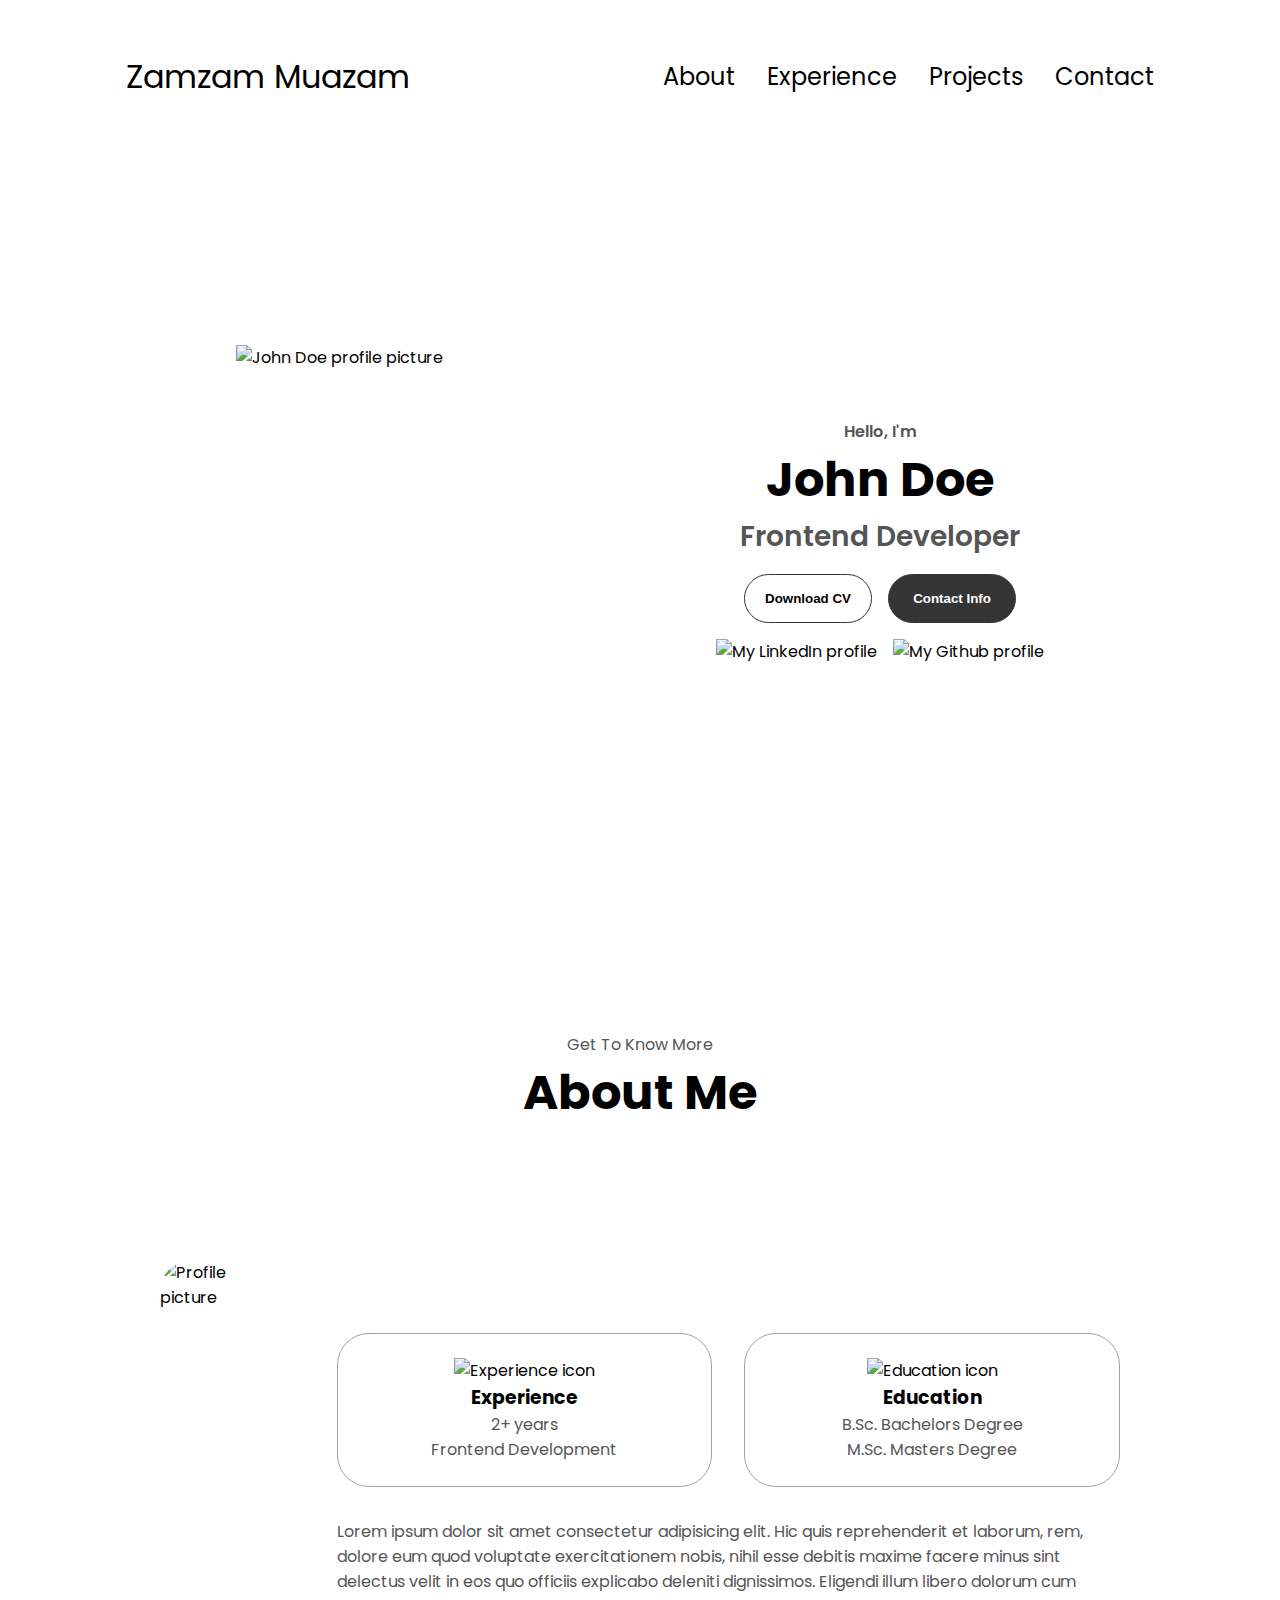
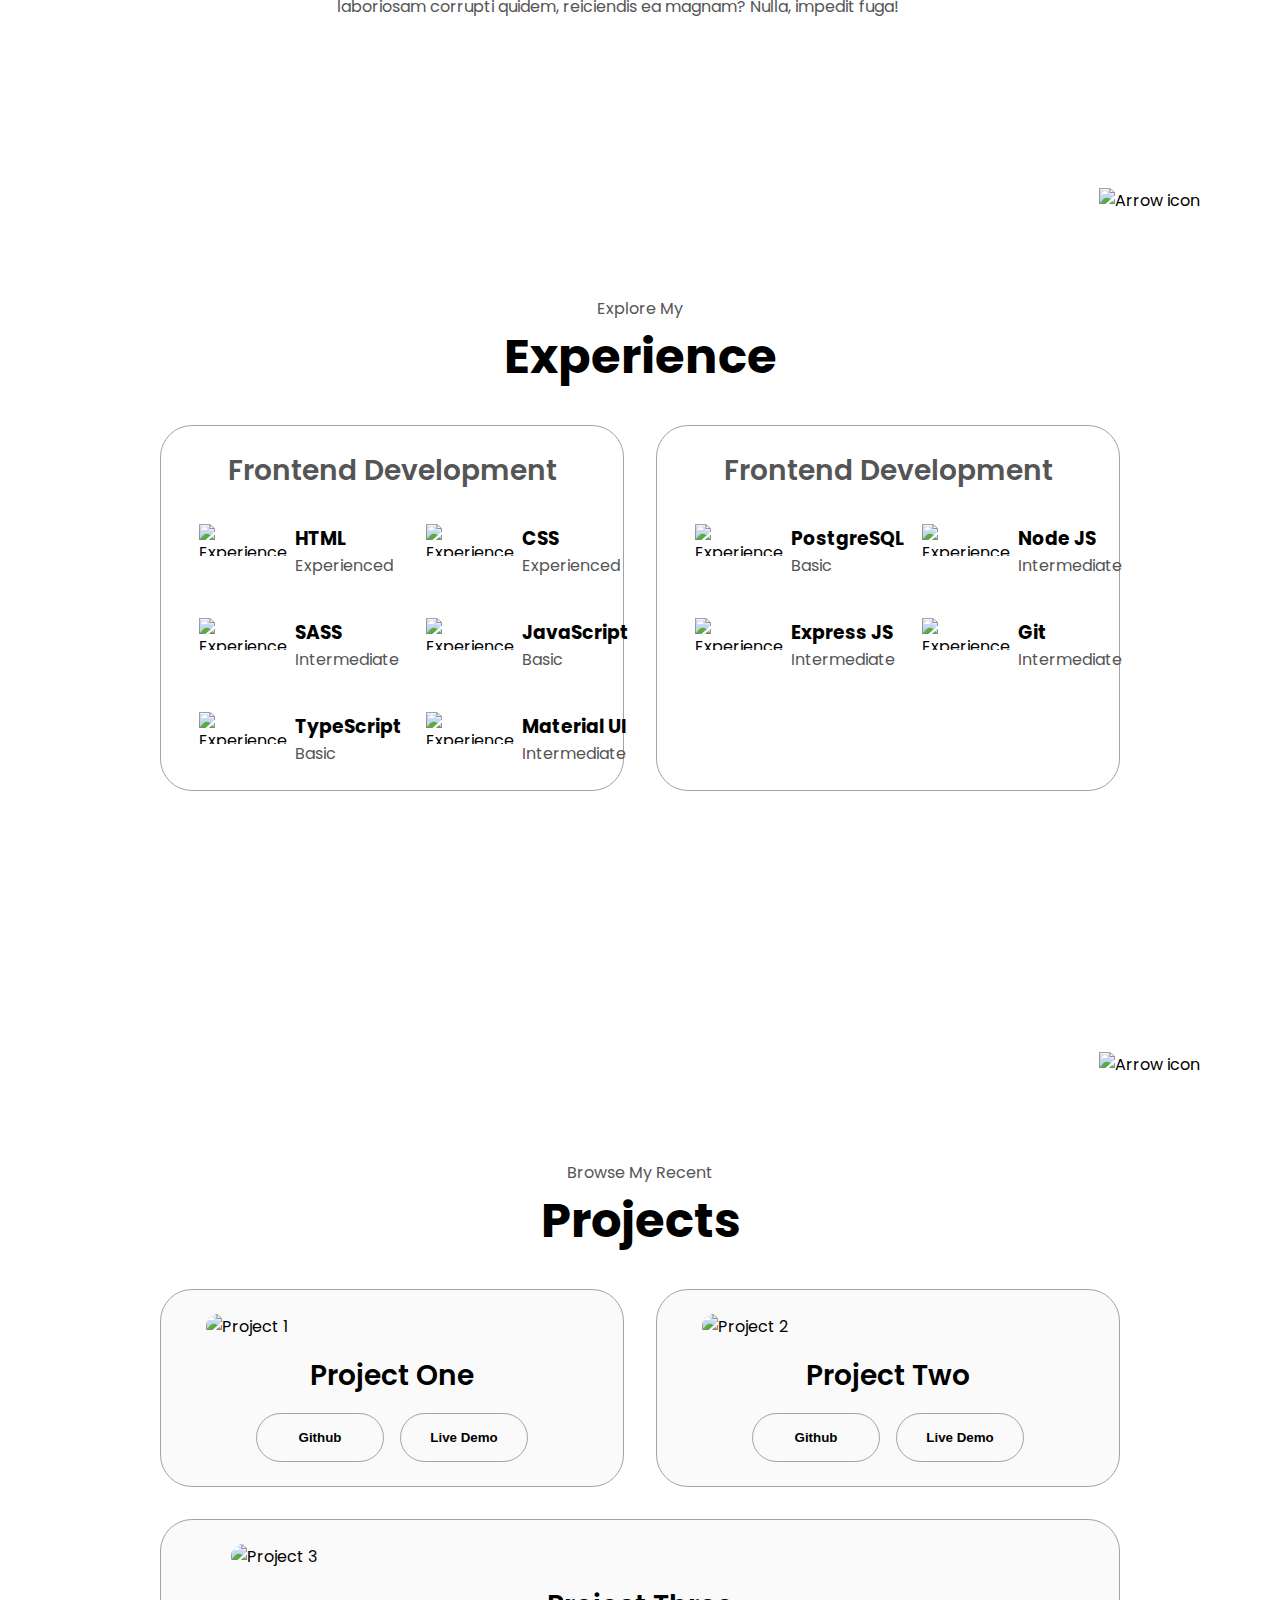
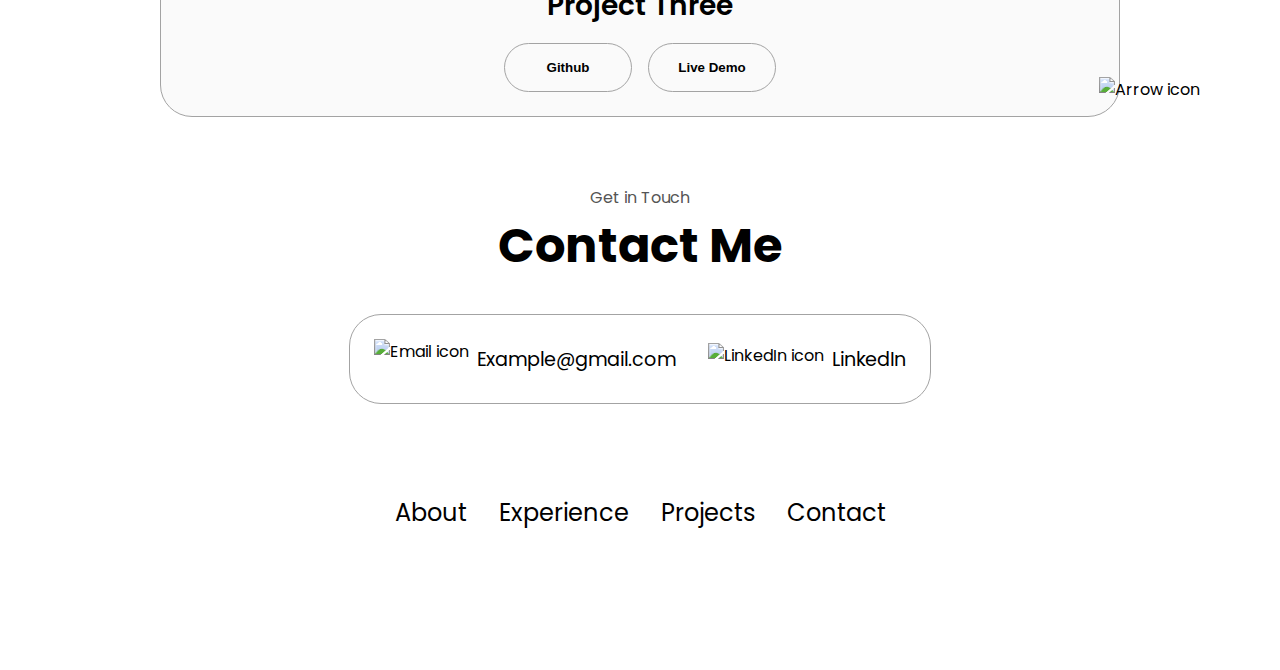
==== index.html @ f7fb02bb "Add files via upload" ====
<!DOCTYPE html>
<html lang="en">
  <head>
    <meta charset="UTF-8" />
    <meta http-equiv="X-UA-Compatible" content="IE=edge" />
    <meta name="viewport" content="width=device-width, initial-scale=1.0" />
    <title>My Portofolio</title>
    <link rel="stylesheet" href="style.css" />
    <link rel="stylesheet" href="mediaqueries.css" />
  </head>
  <body>
    <nav id="desktop-nav">
      <div class="logo">Zamzam Muazam</div>
      <div>
        <ul class="nav-links">
          <li><a href="#about">About</a></li>
          <li><a href="#experience">Experience</a></li>
          <li><a href="#projects">Projects</a></li>
          <li><a href="#contact">Contact</a></li>
        </ul>
      </div>
    </nav>
    <nav id="hamburger-nav">
      <div class="logo">Zamzam Muazam</div>
      <div class="hamburger-menu">
        <div class="hamburger-icon" onclick="toggleMenu()">
          <span></span>
          <span></span>
          <span></span>
        </div>
        <div class="menu-links">
          <li><a href="#about" onclick="toggleMenu()">About</a></li>
          <li><a href="#experience" onclick="toggleMenu()">Experience</a></li>
          <li><a href="#projects" onclick="toggleMenu()">Projects</a></li>
          <li><a href="#contact" onclick="toggleMenu()">Contact</a></li>
        </div>
      </div>
    </nav>
    <section id="profile">
      <div class="section__pic-container">
        <img src="./assets/profile-pic.png" alt="John Doe profile picture" />
      </div>
      <div class="section__text">
        <p class="section__text__p1">Hello, I'm</p>
        <h1 class="title">John Doe</h1>
        <p class="section__text__p2">Frontend Developer</p>
        <div class="btn-container">
          <button
            class="btn btn-color-2"
            onclick="window.open('./assets/resume-example.pdf')"
          >
            Download CV
          </button>
          <button class="btn btn-color-1" onclick="location.href='./#contact'">
            Contact Info
          </button>
        </div>
        <div id="socials-container">
          <img
            src="./assets/linkedin.png"
            alt="My LinkedIn profile"
            class="icon"
            onclick="location.href='https://linkedin.com/'"
          />
          <img
            src="./assets/github.png"
            alt="My Github profile"
            class="icon"
            onclick="location.href='https://github.com/'"
          />
        </div>
      </div>
    </section>
    <section id="about">
      <p class="section__text__p1">Get To Know More</p>
      <h1 class="title">About Me</h1>
      <div class="section-container">
        <div class="section__pic-container">
          <img
            src="./assets/about-pic.png"
            alt="Profile picture"
            class="about-pic"
          />
        </div>
        <div class="about-details-container">
          <div class="about-containers">
            <div class="details-container">
              <img
                src="./assets/experience.png"
                alt="Experience icon"
                class="icon"
              />
              <h3>Experience</h3>
              <p>2+ years <br />Frontend Development</p>
            </div>
            <div class="details-container">
              <img
                src="./assets/education.png"
                alt="Education icon"
                class="icon"
              />
              <h3>Education</h3>
              <p>B.Sc. Bachelors Degree<br />M.Sc. Masters Degree</p>
            </div>
          </div>
          <div class="text-container">
            <p>
              Lorem ipsum dolor sit amet consectetur adipisicing elit. Hic quis
              reprehenderit et laborum, rem, dolore eum quod voluptate
              exercitationem nobis, nihil esse debitis maxime facere minus sint
              delectus velit in eos quo officiis explicabo deleniti dignissimos.
              Eligendi illum libero dolorum cum laboriosam corrupti quidem,
              reiciendis ea magnam? Nulla, impedit fuga!
            </p>
          </div>
        </div>
      </div>
      <img
        src="./assets/arrow.png"
        alt="Arrow icon"
        class="icon arrow"
        onclick="location.href='./#experience'"
      />
    </section>
    <section id="experience">
      <p class="section__text__p1">Explore My</p>
      <h1 class="title">Experience</h1>
      <div class="experience-details-container">
        <div class="about-containers">
          <div class="details-container">
            <h2 class="experience-sub-title">Frontend Development</h2>
            <div class="article-container">
              <article>
                <img
                  src="./assets/checkmark.png"
                  alt="Experience icon"
                  class="icon"
                />
                <div>
                  <h3>HTML</h3>
                  <p>Experienced</p>
                </div>
              </article>
              <article>
                <img
                  src="./assets/checkmark.png"
                  alt="Experience icon"
                  class="icon"
                />
                <div>
                  <h3>CSS</h3>
                  <p>Experienced</p>
                </div>
              </article>
              <article>
                <img
                  src="./assets/checkmark.png"
                  alt="Experience icon"
                  class="icon"
                />
                <div>
                  <h3>SASS</h3>
                  <p>Intermediate</p>
                </div>
              </article>
              <article>
                <img
                  src="./assets/checkmark.png"
                  alt="Experience icon"
                  class="icon"
                />
                <div>
                  <h3>JavaScript</h3>
                  <p>Basic</p>
                </div>
              </article>
              <article>
                <img
                  src="./assets/checkmark.png"
                  alt="Experience icon"
                  class="icon"
                />
                <div>
                  <h3>TypeScript</h3>
                  <p>Basic</p>
                </div>
              </article>
              <article>
                <img
                  src="./assets/checkmark.png"
                  alt="Experience icon"
                  class="icon"
                />
                <div>
                  <h3>Material UI</h3>
                  <p>Intermediate</p>
                </div>
              </article>
            </div>
          </div>
          <div class="details-container">
            <h2 class="experience-sub-title">Frontend Development</h2>
            <div class="article-container">
              <article>
                <img
                  src="./assets/checkmark.png"
                  alt="Experience icon"
                  class="icon"
                />
                <div>
                  <h3>PostgreSQL</h3>
                  <p>Basic</p>
                </div>
              </article>
              <article>
                <img
                  src="./assets/checkmark.png"
                  alt="Experience icon"
                  class="icon"
                />
                <div>
                  <h3>Node JS</h3>
                  <p>Intermediate</p>
                </div>
              </article>
              <article>
                <img
                  src="./assets/checkmark.png"
                  alt="Experience icon"
                  class="icon"
                />
                <div>
                  <h3>Express JS</h3>
                  <p>Intermediate</p>
                </div>
              </article>
              <article>
                <img
                  src="./assets/checkmark.png"
                  alt="Experience icon"
                  class="icon"
                />
                <div>
                  <h3>Git</h3>
                  <p>Intermediate</p>
                </div>
              </article>
            </div>
          </div>
        </div>
      </div>
      <img
        src="./assets/arrow.png"
        alt="Arrow icon"
        class="icon arrow"
        onclick="location.href='./#projects'"
      />
    </section>
    <section id="projects">
      <p class="section__text__p1">Browse My Recent</p>
      <h1 class="title">Projects</h1>
      <div class="experience-details-container">
        <div class="about-containers">
          <div class="details-container color-container">
            <div class="article-container">
              <img
                src="./assets/project-1.png"
                alt="Project 1"
                class="project-img"
              />
            </div>
            <h2 class="experience-sub-title project-title">Project One</h2>
            <div class="btn-container">
              <button
                class="btn btn-color-2 project-btn"
                onclick="location.href='https://github.com/'"
              >
                Github
              </button>
              <button
                class="btn btn-color-2 project-btn"
                onclick="location.href='https://github.com/'"
              >
                Live Demo
              </button>
            </div>
          </div>
          <div class="details-container color-container">
            <div class="article-container">
              <img
                src="./assets/project-2.png"
                alt="Project 2"
                class="project-img"
              />
            </div>
            <h2 class="experience-sub-title project-title">Project Two</h2>
            <div class="btn-container">
              <button
                class="btn btn-color-2 project-btn"
                onclick="location.href='https://github.com/'"
              >
                Github
              </button>
              <button
                class="btn btn-color-2 project-btn"
                onclick="location.href='https://github.com/'"
              >
                Live Demo
              </button>
            </div>
          </div>
          <div class="details-container color-container">
            <div class="article-container">
              <img
                src="./assets/project-3.png"
                alt="Project 3"
                class="project-img"
              />
            </div>
            <h2 class="experience-sub-title project-title">Project Three</h2>
            <div class="btn-container">
              <button
                class="btn btn-color-2 project-btn"
                onclick="location.href='https://github.com/'"
              >
                Github
              </button>
              <button
                class="btn btn-color-2 project-btn"
                onclick="location.href='https://github.com/'"
              >
                Live Demo
              </button>
            </div>
          </div>
        </div>
      </div>
      <img
        src="./assets/arrow.png"
        alt="Arrow icon"
        class="icon arrow"
        onclick="location.href='./#contact'"
      />
    </section>
    <section id="contact">
      <p class="section__text__p1">Get in Touch</p>
      <h1 class="title">Contact Me</h1>
      <div class="contact-info-upper-container">
        <div class="contact-info-container">
          <img
            src="./assets/email.png"
            alt="Email icon"
            class="icon contact-icon email-icon"
          />
          <p><a href="mailto:examplemail@gmail.com">Example@gmail.com</a></p>
        </div>
        <div class="contact-info-container">
          <img
            src="./assets/linkedin.png"
            alt="LinkedIn icon"
            class="icon contact-icon"
          />
          <p><a href="https://www.linkedin.com">LinkedIn</a></p>
        </div>
      </div>
    </section>
    <footer>
      <nav>
        <div class="nav-links-container">
          <ul class="nav-links">
            <li><a href="#about">About</a></li>
            <li><a href="#experience">Experience</a></li>
            <li><a href="#projects">Projects</a></li>
            <li><a href="#contact">Contact</a></li>
          </ul>
        </div>
      </nav>
    </footer>
    <script src="script.js"></script>
  </body>
</html>
---- style.css ----
/* GENERAL */

@import url("https://fonts.googleapis.com/css2?family=Poppins:wght@300;400;500;600&display=swap");

* {
  margin: 0;
  padding: 0;
}

body {
  font-family: "Poppins", sans-serif;
}

html {
  scroll-behavior: smooth;
}

p {
  color: rgb(85, 85, 85);
}

/* TRANSITION */

a,
.btn {
  transition: all 300ms ease;
}

/* DESKTOP NAV */

nav,
.nav-links {
  display: flex;
}

nav {
  justify-content: space-around;
  align-items: center;
  height: 17vh;
}

.nav-links {
  gap: 2rem;
  list-style: none;
  font-size: 1.5rem;
}

a {
  color: black;
  text-decoration: none;
  text-decoration-color: white;
}

a:hover {
  color: grey;
  text-decoration: underline;
  text-underline-offset: 1rem;
  text-decoration-color: rgb(181, 181, 181);
}

.logo {
  font-size: 2rem;
}

.logo:hover {
  cursor: default;
}

/* HAMBURGER MENU */

#hamburger-nav {
  display: none;
}

.hamburger-menu {
  position: relative;
  display: inline-block;
}

.hamburger-icon {
  display: flex;
  flex-direction: column;
  justify-content: space-between;
  height: 24px;
  width: 30px;
  cursor: pointer;
}

.hamburger-icon span {
  width: 100%;
  height: 2px;
  background-color: black;
  transition: all 0.3 ease-in-out;
}

.menu-links {
  position: absolute;
  top: 100%;
  right: 0;
  background-color: white;
  width: fit-content;
  max-height: 0;
  overflow: hidden;
  transition: all 0.3 ease-in-out;
}

.menu-links a {
  display: block;
  padding: 10px;
  text-align: center;
  font-size: 1.5rem;
  color: black;
  text-decoration: none;
  transition: all 0.3 ease-in-out;
}

.menu-links li {
  list-style: none;
}

.menu-links.open {
  max-height: 300px;
}

.hamburger-icon.open span:first-child {
  transform: rotate(45deg) translate(10px, 5px);
}

.hamburger-icon.open span:nth-child(2) {
  opacity: 0;
}

.hamburger-icon.open span:last-child {
  transform: rotate(-45deg) translate(10px, -5px);
}

.hamburger-icon span:first-child {
  transform: none;
}

.hamburger-icon span:first-child {
  opacity: 1;
}

.hamburger-icon span:first-child {
  transform: none;
}

/* SECTIONS */

section {
  padding-top: 4vh;
  height: 96vh;
  margin: 0 10rem;
  box-sizing: border-box;
  min-height: fit-content;
}

.section-container {
  display: flex;
}

/* PROFILE SECTION */

#profile {
  display: flex;
  justify-content: center;
  gap: 5rem;
  height: 80vh;
}

.section__pic-container {
  display: flex;
  height: 400px;
  width: 400px;
  margin: auto 0;
}

.section__text {
  align-self: center;
  text-align: center;
}

.section__text p {
  font-weight: 600;
}

.section__text__p1 {
  text-align: center;
}

.section__text__p2 {
  font-size: 1.75rem;
  margin-bottom: 1rem;
}

.title {
  font-size: 3rem;
  text-align: center;
}

#socials-container {
  display: flex;
  justify-content: center;
  margin-top: 1rem;
  gap: 1rem;
}

/* ICONS */

.icon {
  cursor: pointer;
  height: 2rem;
}

/* BUTTONS */

.btn-container {
  display: flex;
  justify-content: center;
  gap: 1rem;
}

.btn {
  font-weight: 600;
  transition: all 300ms ease;
  padding: 1rem;
  width: 8rem;
  border-radius: 2rem;
}

.btn-color-1,
.btn-color-2 {
  border: rgb(53, 53, 53) 0.1rem solid;
}

.btn-color-1:hover,
.btn-color-2:hover {
  cursor: pointer;
}

.btn-color-1,
.btn-color-2:hover {
  background: rgb(53, 53, 53);
  color: white;
}

.btn-color-1:hover {
  background: rgb(0, 0, 0);
}

.btn-color-2 {
  background: none;
}

.btn-color-2:hover {
  border: rgb(255, 255, 255) 0.1rem solid;
}

.btn-container {
  gap: 1rem;
}

/* ABOUT SECTION */

#about {
  position: relative;
}

.about-containers {
  gap: 2rem;
  margin-bottom: 2rem;
  margin-top: 2rem;
}

.about-details-container {
  justify-content: center;
  flex-direction: column;
}

.about-containers,
.about-details-container {
  display: flex;
}

.about-pic {
  border-radius: 2rem;
}

.arrow {
  position: absolute;
  right: -5rem;
  bottom: 2.5rem;
}

.details-container {
  padding: 1.5rem;
  flex: 1;
  background: white;
  border-radius: 2rem;
  border: rgb(53, 53, 53) 0.1rem solid;
  border-color: rgb(163, 163, 163);
  text-align: center;
}

.section-container {
  gap: 4rem;
  height: 80%;
}

.section__pic-container {
  height: 400px;
  width: 400px;
  margin: auto 0;
}

/* EXPERIENCE SECTION */

#experience {
  position: relative;
}

.experience-sub-title {
  color: rgb(85, 85, 85);
  font-weight: 600;
  font-size: 1.75rem;
  margin-bottom: 2rem;
}

.experience-details-container {
  display: flex;
  justify-content: center;
  flex-direction: column;
}

.article-container {
  display: flex;
  text-align: initial;
  flex-wrap: wrap;
  flex-direction: row;
  gap: 2.5rem;
  justify-content: space-around;
}

article {
  display: flex;
  width: 10rem;
  justify-content: space-around;
  gap: 0.5rem;
}

article .icon {
  cursor: default;
}

/* PROJECTS SECTION */

#projects {
  position: relative;
}

.color-container {
  border-color: rgb(163, 163, 163);
  background: rgb(250, 250, 250);
}

.project-img {
  border-radius: 2rem;
  width: 90%;
  height: 90%;
}

.project-title {
  margin: 1rem;
  color: black;
}

.project-btn {
  color: black;
  border-color: rgb(163, 163, 163);
}

/* CONTACT */

#contact {
  display: flex;
  justify-content: center;
  flex-direction: column;
  height: 70vh;
}

.contact-info-upper-container {
  display: flex;
  justify-content: center;
  border-radius: 2rem;
  border: rgb(53, 53, 53) 0.1rem solid;
  border-color: rgb(163, 163, 163);
  background: (250, 250, 250);
  margin: 2rem auto;
  padding: 0.5rem;
}

.contact-info-container {
  display: flex;
  align-items: center;
  justify-content: center;
  gap: 0.5rem;
  margin: 1rem;
}

.contact-info-container p {
  font-size: larger;
}

.contact-icon {
  cursor: default;
}

.email-icon {
  height: 2.5rem;
}

/* FOOTER SECTION */

footer {
  height: 26vh;
  margin: 0 1rem;
}

footer p {
  text-align: center;
}
---- mediaqueries.css ----
@media screen and (max-width: 1400px) {
    #profile {
      height: 83vh;
      margin-bottom: 6rem;
    }
    .about-containers {
      flex-wrap: wrap;
    }
    #contact,
    #projects {
      height: fit-content;
    }
  }
  
  @media screen and (max-width: 1200px) {
    #desktop-nav {
      display: none;
    }
    #hamburger-nav {
      display: flex;
    }
    #experience,
    .experience-details-container {
      margin-top: 2rem;
    }
    #profile,
    .section-container {
      display: block;
    }
    .arrow {
      display: none;
    }
    section,
    .section-container {
      height: fit-content;
    }
    section {
      margin: 0 5%;
    }
    .section__pic-container {
      width: 275px;
      height: 275px;
      margin: 0 auto 2rem;
    }
    .about-containers {
      margin-top: 0;
    }
  }
  
  @media screen and (max-width: 600px) {
    #contact,
    footer {
      height: 40vh;
    }
    #profile {
      height: 83vh;
      margin-bottom: 0;
    }
    article {
      font-size: 1rem;
    }
    footer nav {
      height: fit-content;
      margin-bottom: 2rem;
    }
    .about-containers,
    .contact-info-upper-container,
    .btn-container {
      flex-wrap: wrap;
    }
    .contact-info-container {
      margin: 0;
    }
    .contact-info-container p,
    .nav-links li a {
      font-size: 1rem;
    }
    .experience-sub-title {
      font-size: 1.25rem;
    }
    .logo {
      font-size: 1.5rem;
    }
    .nav-links {
      flex-direction: column;
      gap: 0.5rem;
      text-align: center;
    }
    .section__pic-container {
      width: auto;
      height: 46vw;
      justify-content: center;
    }
    .section__text__p2 {
      font-size: 1.25rem;
    }
    .title {
      font-size: 2rem;
    }
    .text-container {
      text-align: justify;
    }
  }
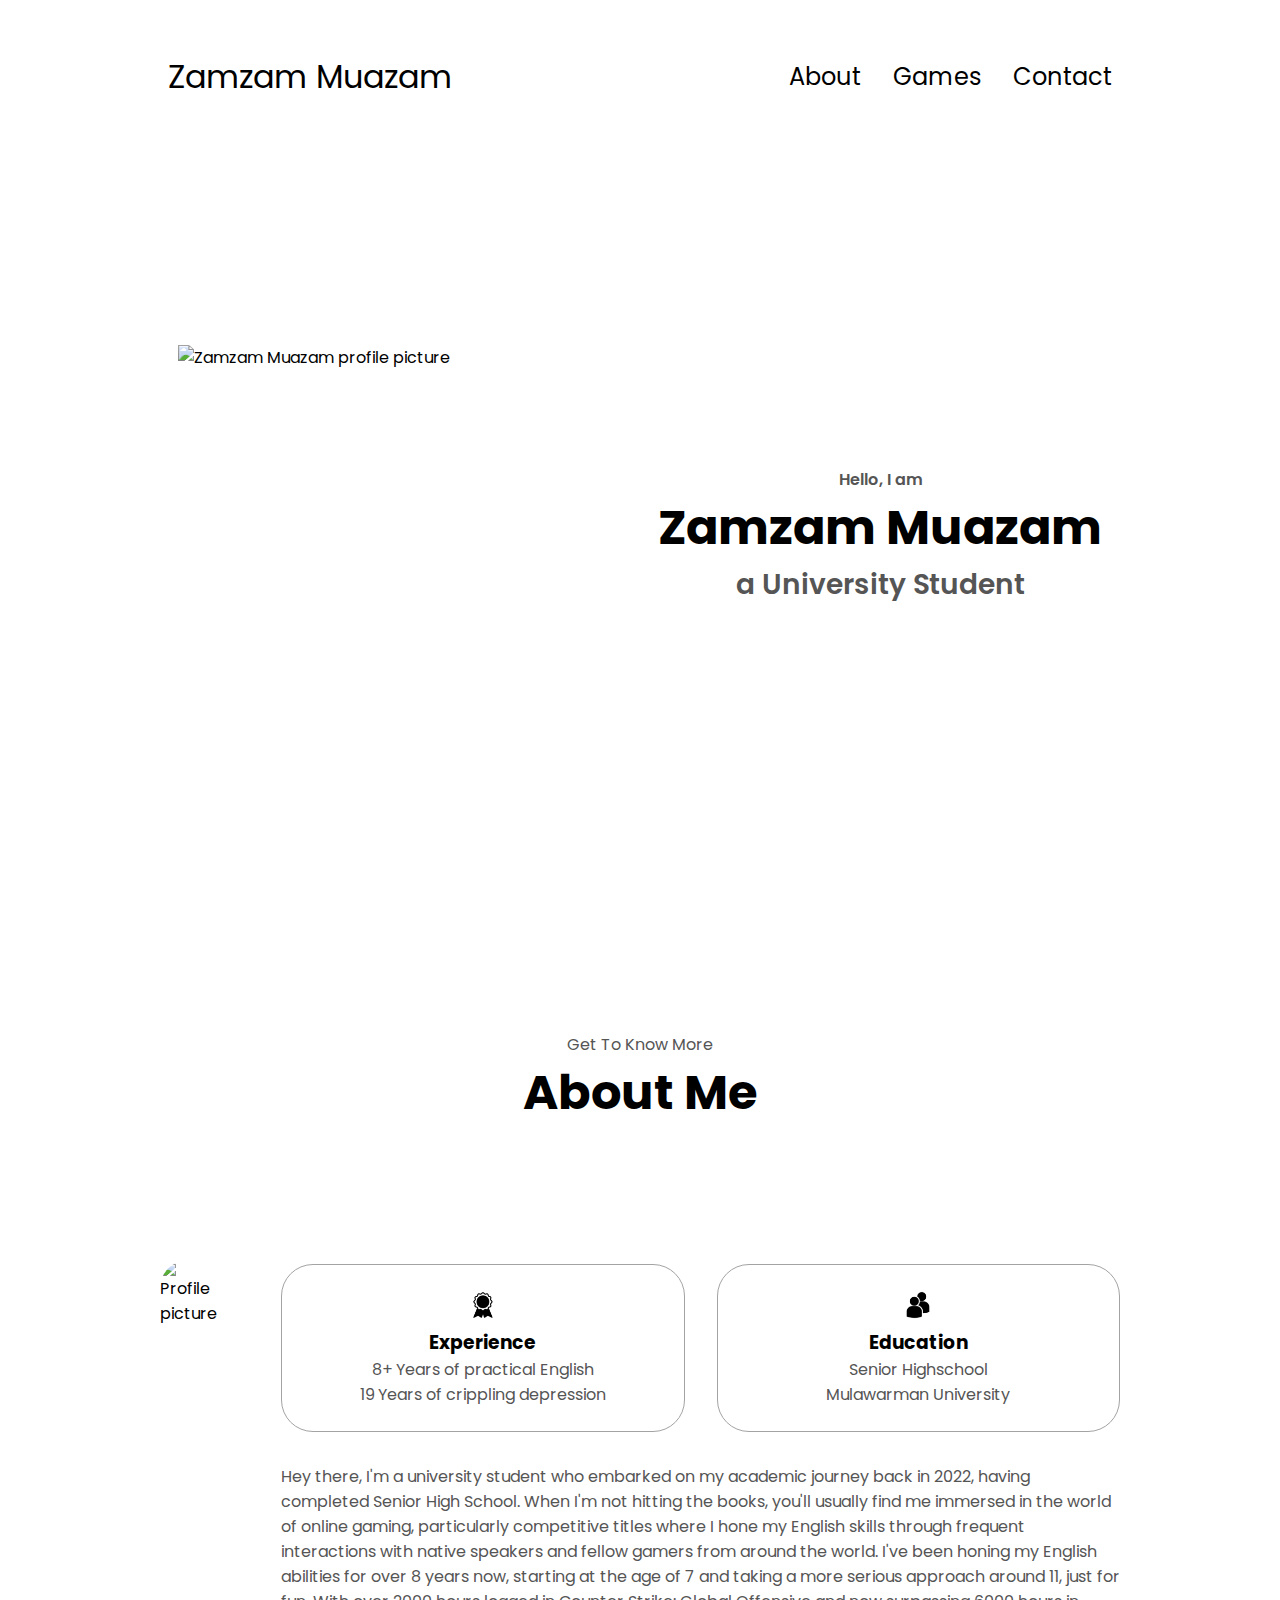
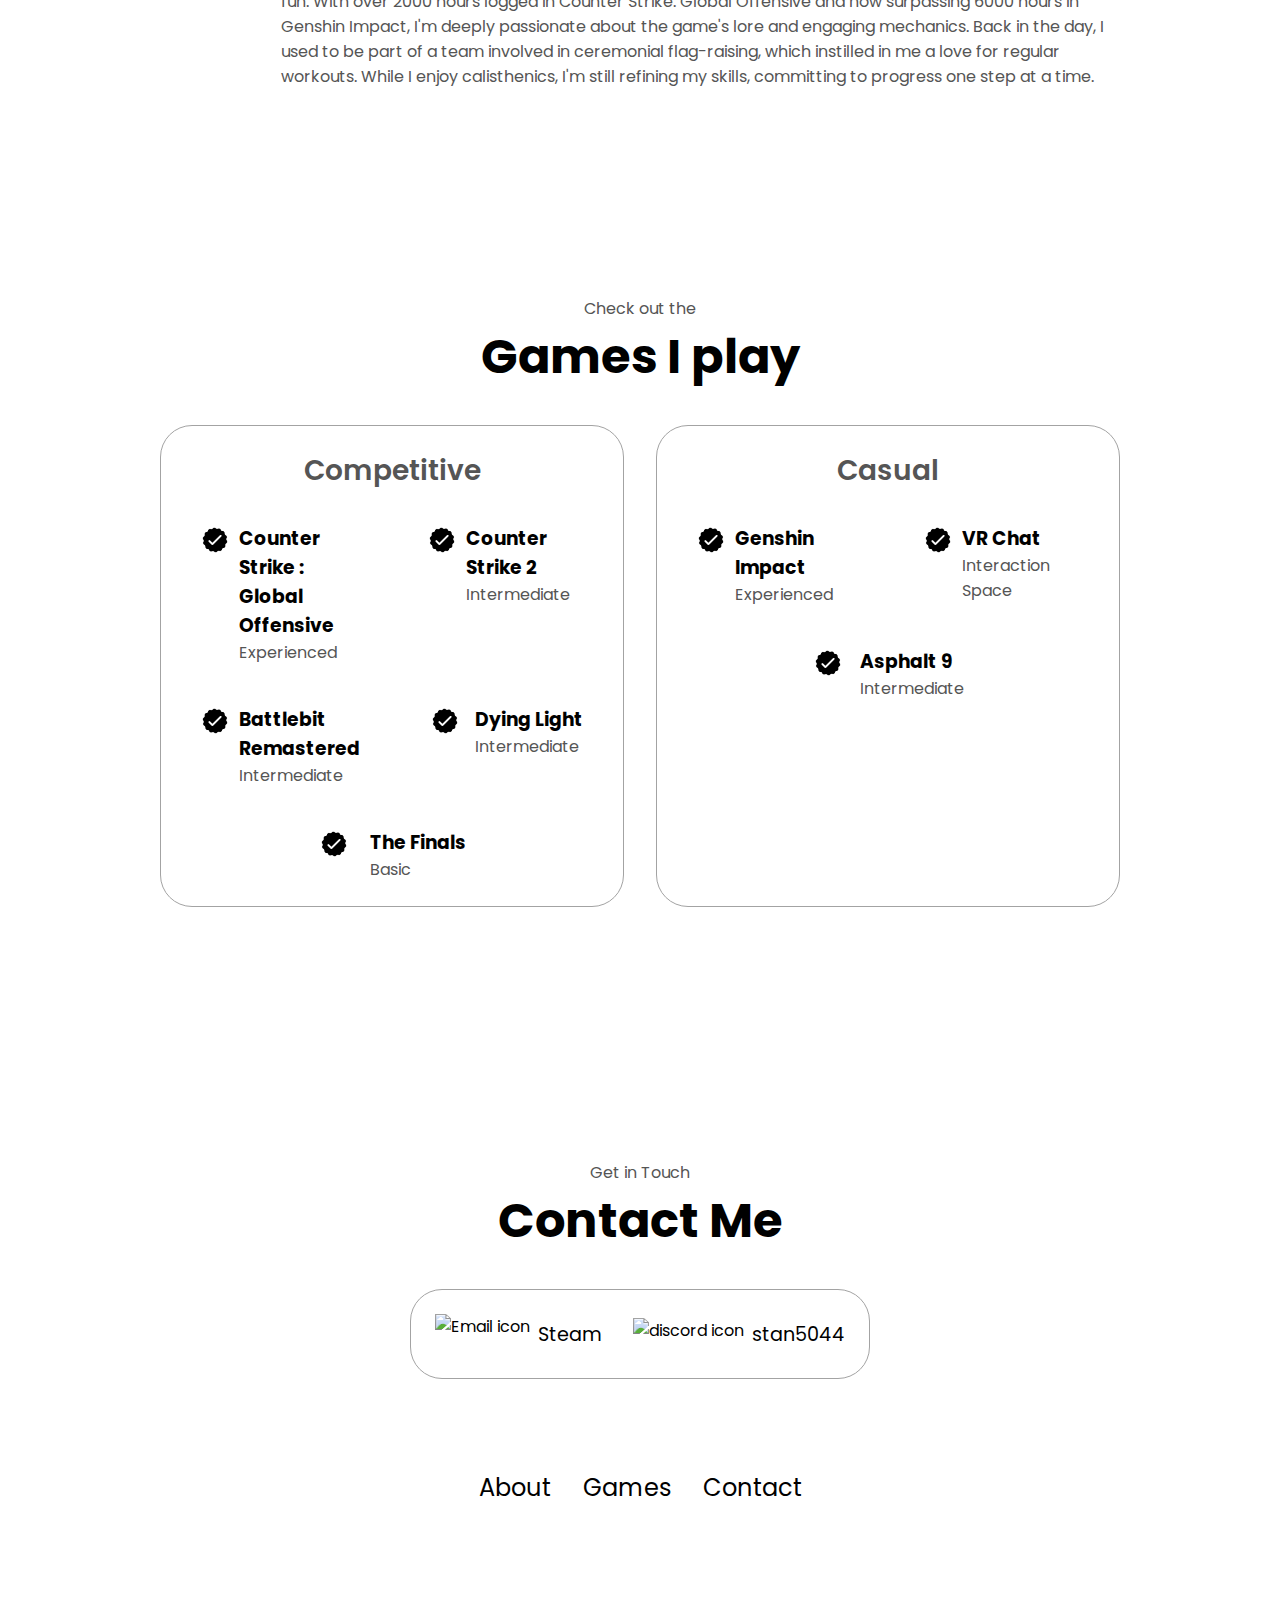
==== commit 0fbb6722: "Update index.html" ====
--- a/index.html
+++ b/index.html
@@ -4,7 +4,7 @@
     <meta charset="UTF-8" />
     <meta http-equiv="X-UA-Compatible" content="IE=edge" />
     <meta name="viewport" content="width=device-width, initial-scale=1.0" />
-    <title>My Portofolio</title>
+    <title>Personal portofolio</title>
     <link rel="stylesheet" href="style.css" />
     <link rel="stylesheet" href="mediaqueries.css" />
   </head>
@@ -14,8 +14,7 @@
       <div>
         <ul class="nav-links">
           <li><a href="#about">About</a></li>
-          <li><a href="#experience">Experience</a></li>
-          <li><a href="#projects">Projects</a></li>
+          <li><a href="#games">Games</a></li>
           <li><a href="#contact">Contact</a></li>
         </ul>
       </div>
@@ -30,45 +29,19 @@
         </div>
         <div class="menu-links">
           <li><a href="#about" onclick="toggleMenu()">About</a></li>
-          <li><a href="#experience" onclick="toggleMenu()">Experience</a></li>
-          <li><a href="#projects" onclick="toggleMenu()">Projects</a></li>
+          <li><a href="#games" onclick="toggleMenu()">Games</a></li>
           <li><a href="#contact" onclick="toggleMenu()">Contact</a></li>
         </div>
       </div>
     </nav>
     <section id="profile">
       <div class="section__pic-container">
-        <img src="./assets/profile-pic.png" alt="John Doe profile picture" />
+        <img src="https://cdn.discordapp.com/attachments/858560918659923968/1215283239988756520/StanPFP.webp?ex=65fc2fb7&is=65e9bab7&hm=0a18ebac6e55b78a8a2c5220dc62355186e0993247ee2f835855b4338d732a02&" alt="Zamzam Muazam profile picture" />
       </div>
       <div class="section__text">
-        <p class="section__text__p1">Hello, I'm</p>
-        <h1 class="title">John Doe</h1>
-        <p class="section__text__p2">Frontend Developer</p>
-        <div class="btn-container">
-          <button
-            class="btn btn-color-2"
-            onclick="window.open('./assets/resume-example.pdf')"
-          >
-            Download CV
-          </button>
-          <button class="btn btn-color-1" onclick="location.href='./#contact'">
-            Contact Info
-          </button>
-        </div>
-        <div id="socials-container">
-          <img
-            src="./assets/linkedin.png"
-            alt="My LinkedIn profile"
-            class="icon"
-            onclick="location.href='https://linkedin.com/'"
-          />
-          <img
-            src="./assets/github.png"
-            alt="My Github profile"
-            class="icon"
-            onclick="location.href='https://github.com/'"
-          />
-        </div>
+        <p class="section__text__p1">Hello, I am</p>
+        <h1 class="title">Zamzam Muazam</h1>
+        <p class="section__text__p2">a University Student</p>
       </div>
     </section>
     <section id="about">
@@ -77,7 +50,7 @@
       <div class="section-container">
         <div class="section__pic-container">
           <img
-            src="./assets/about-pic.png"
+            src="https://cdn.discordapp.com/attachments/858560918659923968/1215288295152685066/ea4c87d9-b584-4ee5-a668-297c1ccae654.png?ex=65fc346c&is=65e9bf6c&hm=b335644511de6b124b9038c59dd28de38a90817b0efe4d3ee409095c427ca123&"
             alt="Profile picture"
             class="about-pic"
           />
@@ -91,7 +64,7 @@
                 class="icon"
               />
               <h3>Experience</h3>
-              <p>2+ years <br />Frontend Development</p>
+              <p>8+ Years of practical English <br />19 Years of crippling depression</p>
             </div>
             <div class="details-container">
               <img
@@ -100,35 +73,24 @@
                 class="icon"
               />
               <h3>Education</h3>
-              <p>B.Sc. Bachelors Degree<br />M.Sc. Masters Degree</p>
+              <p>Senior Highschool<br />Mulawarman University</p>
             </div>
           </div>
           <div class="text-container">
             <p>
-              Lorem ipsum dolor sit amet consectetur adipisicing elit. Hic quis
-              reprehenderit et laborum, rem, dolore eum quod voluptate
-              exercitationem nobis, nihil esse debitis maxime facere minus sint
-              delectus velit in eos quo officiis explicabo deleniti dignissimos.
-              Eligendi illum libero dolorum cum laboriosam corrupti quidem,
-              reiciendis ea magnam? Nulla, impedit fuga!
+              Hey there, I'm a university student who embarked on my academic journey back in 2022, having completed Senior High School. When I'm not hitting the books, you'll usually find me immersed in the world of online gaming, particularly competitive titles where I hone my English skills through frequent interactions with native speakers and fellow gamers from around the world. I've been honing my English abilities for over 8 years now, starting at the age of 7 and taking a more serious approach around 11, just for fun. With over 2000 hours logged in Counter Strike: Global Offensive and now surpassing 6000 hours in Genshin Impact, I'm deeply passionate about the game's lore and engaging mechanics. Back in the day, I used to be part of a team involved in ceremonial flag-raising, which instilled in me a love for regular workouts. While I enjoy calisthenics, I'm still refining my skills, committing to progress one step at a time.
             </p>
           </div>
         </div>
       </div>
-      <img
-        src="./assets/arrow.png"
-        alt="Arrow icon"
-        class="icon arrow"
-        onclick="location.href='./#experience'"
-      />
-    </section>
-    <section id="experience">
-      <p class="section__text__p1">Explore My</p>
-      <h1 class="title">Experience</h1>
+    </section>
+    <section id="games">
+      <p class="section__text__p1">Check out the</p>
+      <h1 class="title">Games I play</h1>
       <div class="experience-details-container">
         <div class="about-containers">
           <div class="details-container">
-            <h2 class="experience-sub-title">Frontend Development</h2>
+            <h2 class="experience-sub-title">Competitive</h2>
             <div class="article-container">
               <article>
                 <img
@@ -137,7 +99,7 @@
                   class="icon"
                 />
                 <div>
-                  <h3>HTML</h3>
+                  <h3>Counter Strike : Global Offensive</h3>
                   <p>Experienced</p>
                 </div>
               </article>
@@ -148,7 +110,57 @@
                   class="icon"
                 />
                 <div>
-                  <h3>CSS</h3>
+                  <h3>Counter Strike 2</h3>
+                  <p>Intermediate</p>
+                </div>
+              </article>
+              <article>
+                <img
+                  src="./assets/checkmark.png"
+                  alt="Experience icon"
+                  class="icon"
+                />
+                <div>
+                  <h3>Battlebit Remastered</h3>
+                  <p>Intermediate</p>
+                </div>
+              </article>
+              <article>
+                <img
+                  src="./assets/checkmark.png"
+                  alt="Experience icon"
+                  class="icon"
+                />
+                <div>
+                  <h3>Dying Light</h3>
+                  <p>Intermediate</p>
+                </div>
+              </article>
+              <article>
+                <img
+                  src="./assets/checkmark.png"
+                  alt="Experience icon"
+                  class="icon"
+                />
+                <div>
+                  <h3>The Finals</h3>
+                  <p>Basic</p>
+                </div>
+              </article>
+
+            </div>
+          </div>
+          <div class="details-container">
+            <h2 class="experience-sub-title">Casual</h2>
+            <div class="article-container">
+              <article>
+                <img
+                  src="./assets/checkmark.png"
+                  alt="Experience icon"
+                  class="icon"
+                />
+                <div>
+                  <h3>Genshin Impact</h3>
                   <p>Experienced</p>
                 </div>
               </article>
@@ -159,92 +171,22 @@
                   class="icon"
                 />
                 <div>
-                  <h3>SASS</h3>
-                  <p>Intermediate</p>
-                </div>
-              </article>
-              <article>
-                <img
-                  src="./assets/checkmark.png"
-                  alt="Experience icon"
-                  class="icon"
-                />
-                <div>
-                  <h3>JavaScript</h3>
-                  <p>Basic</p>
-                </div>
-              </article>
-              <article>
-                <img
-                  src="./assets/checkmark.png"
-                  alt="Experience icon"
-                  class="icon"
-                />
-                <div>
-                  <h3>TypeScript</h3>
-                  <p>Basic</p>
-                </div>
-              </article>
-              <article>
-                <img
-                  src="./assets/checkmark.png"
-                  alt="Experience icon"
-                  class="icon"
-                />
-                <div>
-                  <h3>Material UI</h3>
-                  <p>Intermediate</p>
-                </div>
-              </article>
-            </div>
-          </div>
-          <div class="details-container">
-            <h2 class="experience-sub-title">Frontend Development</h2>
-            <div class="article-container">
-              <article>
-                <img
-                  src="./assets/checkmark.png"
-                  alt="Experience icon"
-                  class="icon"
-                />
-                <div>
-                  <h3>PostgreSQL</h3>
-                  <p>Basic</p>
-                </div>
-              </article>
-              <article>
-                <img
-                  src="./assets/checkmark.png"
-                  alt="Experience icon"
-                  class="icon"
-                />
-                <div>
-                  <h3>Node JS</h3>
-                  <p>Intermediate</p>
-                </div>
-              </article>
-              <article>
-                <img
-                  src="./assets/checkmark.png"
-                  alt="Experience icon"
-                  class="icon"
-                />
-                <div>
-                  <h3>Express JS</h3>
-                  <p>Intermediate</p>
-                </div>
-              </article>
-              <article>
-                <img
-                  src="./assets/checkmark.png"
-                  alt="Experience icon"
-                  class="icon"
-                />
-                <div>
-                  <h3>Git</h3>
-                  <p>Intermediate</p>
-                </div>
-              </article>
+                  <h3>VR Chat</h3>
+                  <p>Interaction Space</p>
+                </div>
+              </article>
+              <article>
+                <img
+                  src="./assets/checkmark.png"
+                  alt="Experience icon"
+                  class="icon"
+                />
+                <div>
+                  <h3>Asphalt 9</h3>
+                  <p>Intermediate</p>
+                </div>
+              </article>
+            
             </div>
           </div>
         </div>
@@ -256,111 +198,25 @@
         onclick="location.href='./#projects'"
       />
     </section>
-    <section id="projects">
-      <p class="section__text__p1">Browse My Recent</p>
-      <h1 class="title">Projects</h1>
-      <div class="experience-details-container">
-        <div class="about-containers">
-          <div class="details-container color-container">
-            <div class="article-container">
-              <img
-                src="./assets/project-1.png"
-                alt="Project 1"
-                class="project-img"
-              />
-            </div>
-            <h2 class="experience-sub-title project-title">Project One</h2>
-            <div class="btn-container">
-              <button
-                class="btn btn-color-2 project-btn"
-                onclick="location.href='https://github.com/'"
-              >
-                Github
-              </button>
-              <button
-                class="btn btn-color-2 project-btn"
-                onclick="location.href='https://github.com/'"
-              >
-                Live Demo
-              </button>
-            </div>
-          </div>
-          <div class="details-container color-container">
-            <div class="article-container">
-              <img
-                src="./assets/project-2.png"
-                alt="Project 2"
-                class="project-img"
-              />
-            </div>
-            <h2 class="experience-sub-title project-title">Project Two</h2>
-            <div class="btn-container">
-              <button
-                class="btn btn-color-2 project-btn"
-                onclick="location.href='https://github.com/'"
-              >
-                Github
-              </button>
-              <button
-                class="btn btn-color-2 project-btn"
-                onclick="location.href='https://github.com/'"
-              >
-                Live Demo
-              </button>
-            </div>
-          </div>
-          <div class="details-container color-container">
-            <div class="article-container">
-              <img
-                src="./assets/project-3.png"
-                alt="Project 3"
-                class="project-img"
-              />
-            </div>
-            <h2 class="experience-sub-title project-title">Project Three</h2>
-            <div class="btn-container">
-              <button
-                class="btn btn-color-2 project-btn"
-                onclick="location.href='https://github.com/'"
-              >
-                Github
-              </button>
-              <button
-                class="btn btn-color-2 project-btn"
-                onclick="location.href='https://github.com/'"
-              >
-                Live Demo
-              </button>
-            </div>
-          </div>
-        </div>
-      </div>
-      <img
-        src="./assets/arrow.png"
-        alt="Arrow icon"
-        class="icon arrow"
-        onclick="location.href='./#contact'"
-      />
-    </section>
     <section id="contact">
       <p class="section__text__p1">Get in Touch</p>
       <h1 class="title">Contact Me</h1>
       <div class="contact-info-upper-container">
         <div class="contact-info-container">
           <img
-            src="./assets/email.png"
+            src="https://cdn.discordapp.com/attachments/858560918659923968/1215301711602651186/steam.png?ex=65fc40eb&is=65e9cbeb&hm=90f918882b22cde51dae6b4669fea4c2d9f0681ca054dc3db681c01c24a74232&"
             alt="Email icon"
             class="icon contact-icon email-icon"
           />
-          <p><a href="mailto:examplemail@gmail.com">Example@gmail.com</a></p>
+          <p><a href="https://steamcommunity.com/id/UoKStan">Steam</a></p>
         </div>
         <div class="contact-info-container">
           <img
-            src="./assets/linkedin.png"
-            alt="LinkedIn icon"
+            src="https://cdn.discordapp.com/attachments/858560918659923968/1215291477043716146/discord.png?ex=65fc3763&is=65e9c263&hm=1343c6803ccd5424bfee2884eab874dc79e38a89b95a38877252afc9a7ec38db&"
+            alt="discord icon"
             class="icon contact-icon"
           />
-          <p><a href="https://www.linkedin.com">LinkedIn</a></p>
+          <p><a href="https://discordapp.com">stan5044</a></p>
         </div>
       </div>
     </section>
@@ -369,8 +225,7 @@
         <div class="nav-links-container">
           <ul class="nav-links">
             <li><a href="#about">About</a></li>
-            <li><a href="#experience">Experience</a></li>
-            <li><a href="#projects">Projects</a></li>
+            <li><a href="#games">Games</a></li>
             <li><a href="#contact">Contact</a></li>
           </ul>
         </div>
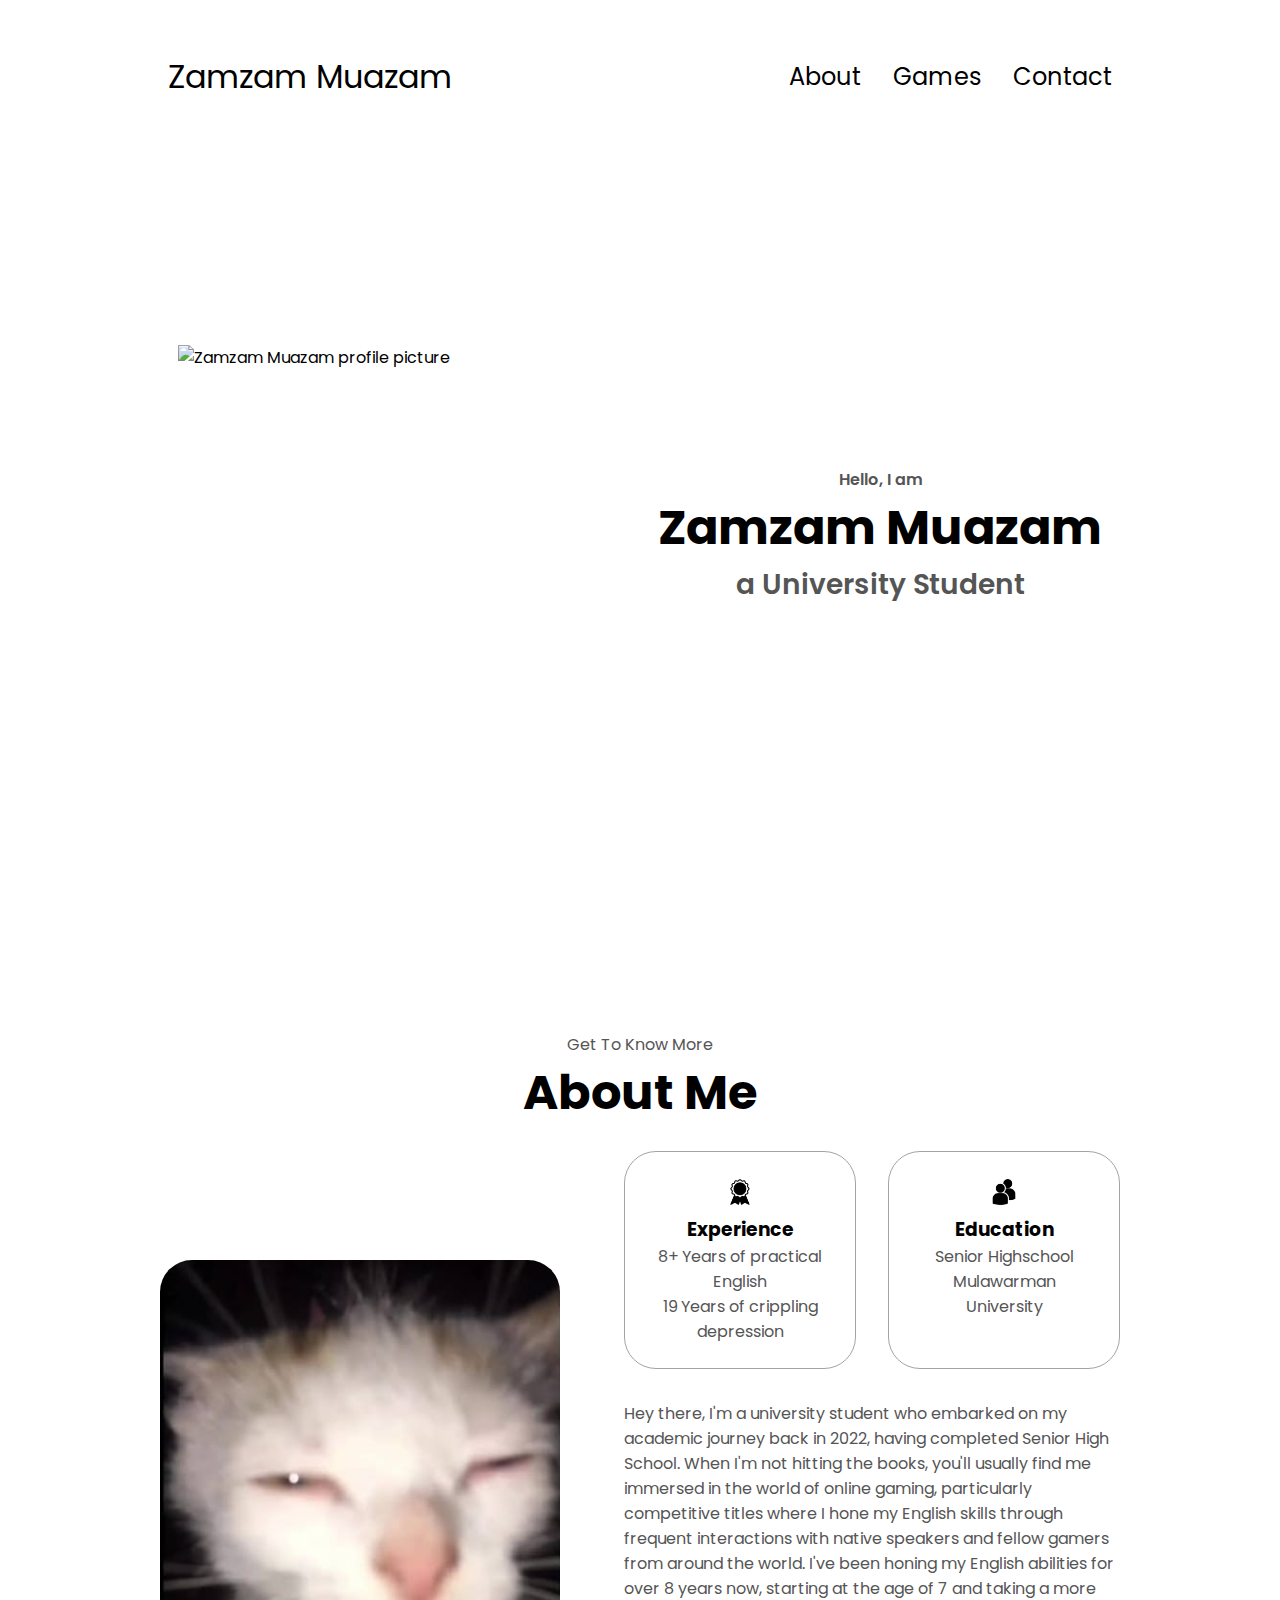
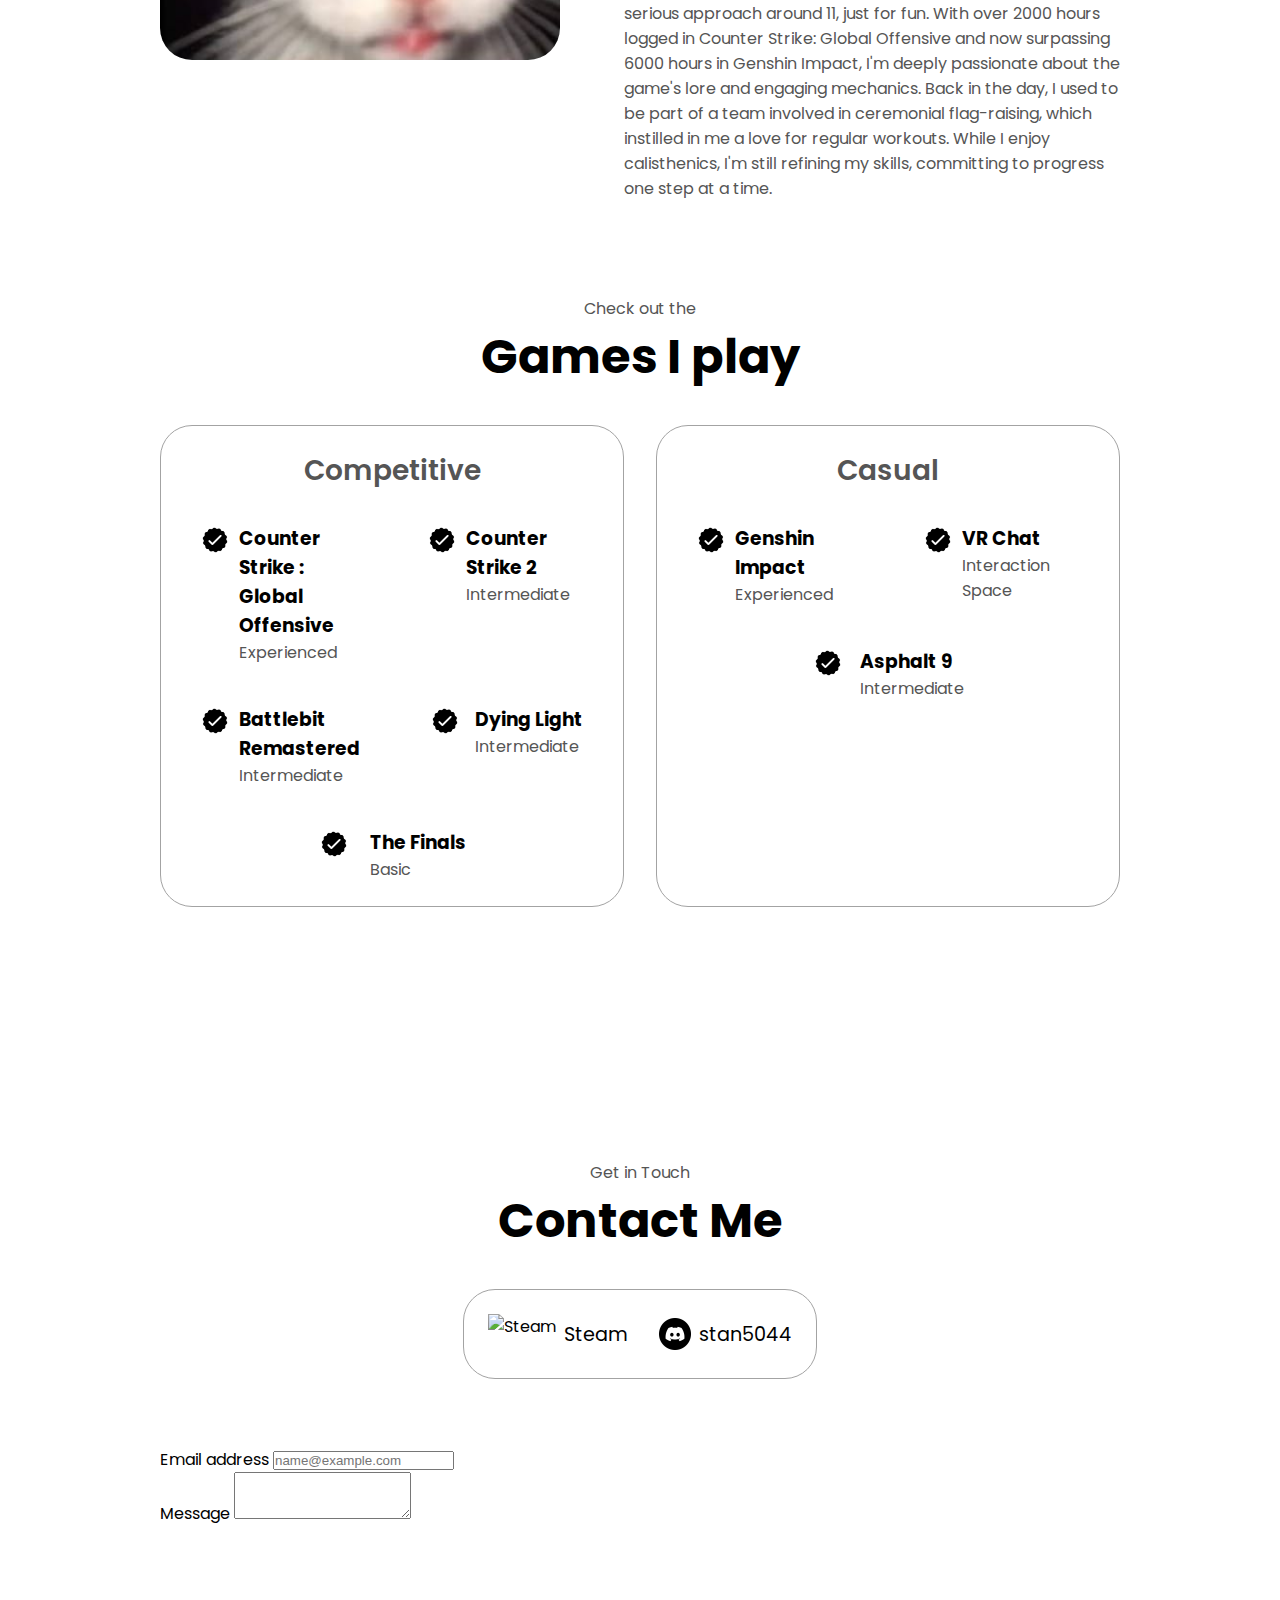
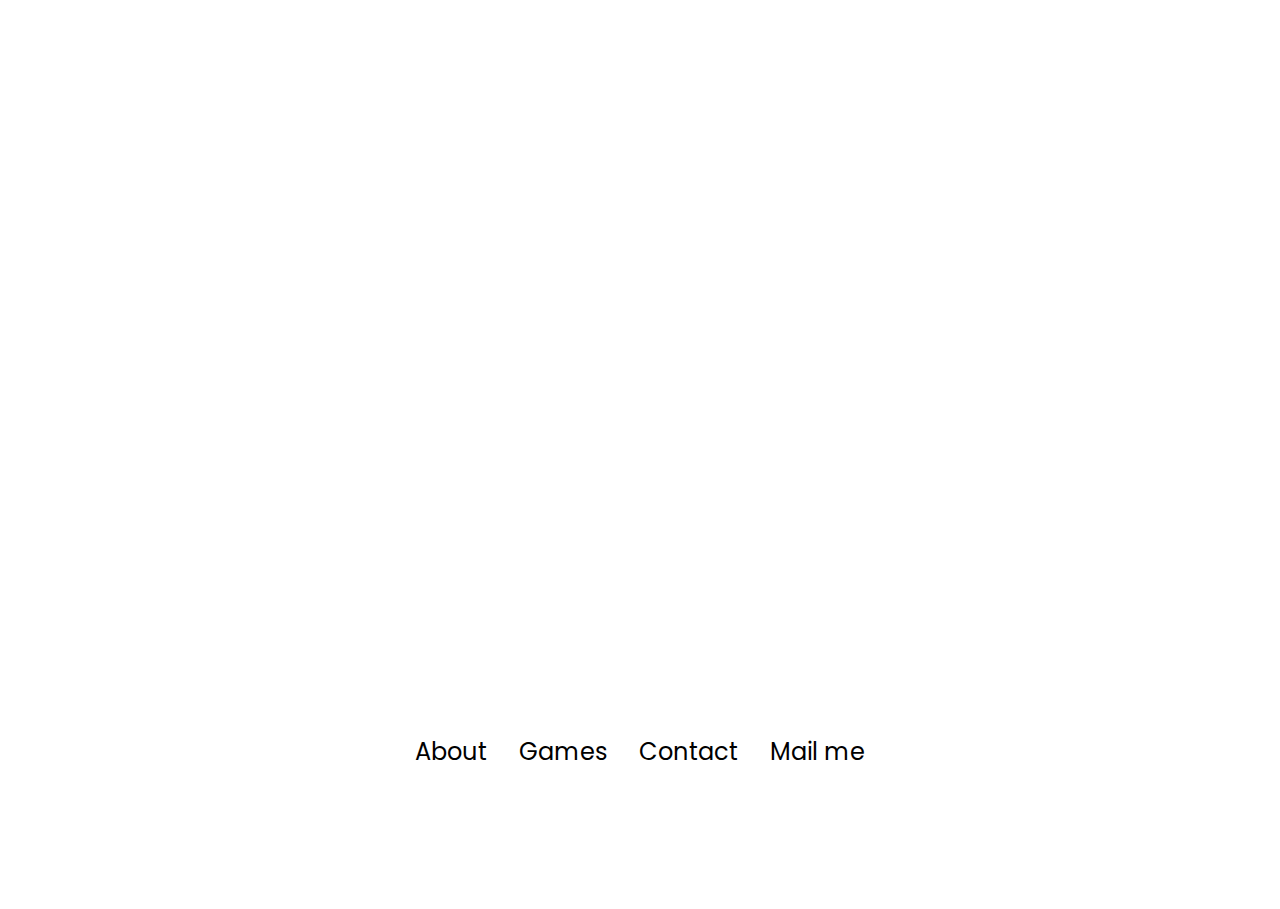
==== commit 742f9e1f: "Update index.html" ====
--- a/index.html
+++ b/index.html
@@ -36,7 +36,7 @@
     </nav>
     <section id="profile">
       <div class="section__pic-container">
-        <img src="https://cdn.discordapp.com/attachments/858560918659923968/1215283239988756520/StanPFP.webp?ex=65fc2fb7&is=65e9bab7&hm=0a18ebac6e55b78a8a2c5220dc62355186e0993247ee2f835855b4338d732a02&" alt="Zamzam Muazam profile picture" />
+        <img src="./assets/StanPFP.jpg" alt="Zamzam Muazam profile picture" />
       </div>
       <div class="section__text">
         <p class="section__text__p1">Hello, I am</p>
@@ -50,7 +50,7 @@
       <div class="section-container">
         <div class="section__pic-container">
           <img
-            src="https://cdn.discordapp.com/attachments/858560918659923968/1215288295152685066/ea4c87d9-b584-4ee5-a668-297c1ccae654.png?ex=65fc346c&is=65e9bf6c&hm=b335644511de6b124b9038c59dd28de38a90817b0efe4d3ee409095c427ca123&"
+            src="./assets/CatWoke.png"
             alt="Profile picture"
             class="about-pic"
           />
@@ -204,20 +204,30 @@
       <div class="contact-info-upper-container">
         <div class="contact-info-container">
           <img
-            src="https://cdn.discordapp.com/attachments/858560918659923968/1215301711602651186/steam.png?ex=65fc40eb&is=65e9cbeb&hm=90f918882b22cde51dae6b4669fea4c2d9f0681ca054dc3db681c01c24a74232&"
-            alt="Email icon"
+            src="./assets/Steam.png"
+            alt="Steam"
             class="icon contact-icon email-icon"
           />
           <p><a href="https://steamcommunity.com/id/UoKStan">Steam</a></p>
         </div>
         <div class="contact-info-container">
           <img
-            src="https://cdn.discordapp.com/attachments/858560918659923968/1215291477043716146/discord.png?ex=65fc3763&is=65e9c263&hm=1343c6803ccd5424bfee2884eab874dc79e38a89b95a38877252afc9a7ec38db&"
+            src="./assets/discord.png"
             alt="discord icon"
             class="icon contact-icon"
           />
           <p><a href="https://discordapp.com">stan5044</a></p>
         </div>
+      </div>
+    </section>
+    <section id="mailing">
+      <div class="mb-3">
+        <label for="exampleFormControlInput1" class="form-label">Email address</label>
+        <input type="email" class="form-control" id="exampleFormControlInput1" placeholder="name@example.com">
+      </div>
+      <div class="mb-3">
+        <label for="exampleFormControlTextarea1" class="form-label">Message</label>
+        <textarea class="form-control" id="exampleFormControlTextarea1" rows="3"></textarea>
       </div>
     </section>
     <footer>
@@ -227,10 +237,13 @@
             <li><a href="#about">About</a></li>
             <li><a href="#games">Games</a></li>
             <li><a href="#contact">Contact</a></li>
+            <li><a href="#mailing">Mail me</a></li>
           </ul>
         </div>
       </nav>
     </footer>
+    <script src="https://cdn.jsdelivr.net/npm/@popperjs/core@2.11.8/dist/umd/popper.min.js" integrity="sha384-I7E8VVD/ismYTF4hNIPjVp/Zjvgyol6VFvRkX/vR+Vc4jQkC+hVqc2pM8ODewa9r" crossorigin="anonymous"></script>
+    <script src="https://cdn.jsdelivr.net/npm/bootstrap@5.3.3/dist/js/bootstrap.min.js" integrity="sha384-0pUGZvbkm6XF6gxjEnlmuGrJXVbNuzT9qBBavbLwCsOGabYfZo0T0to5eqruptLy" crossorigin="anonymous"></script>
     <script src="script.js"></script>
   </body>
 </html>
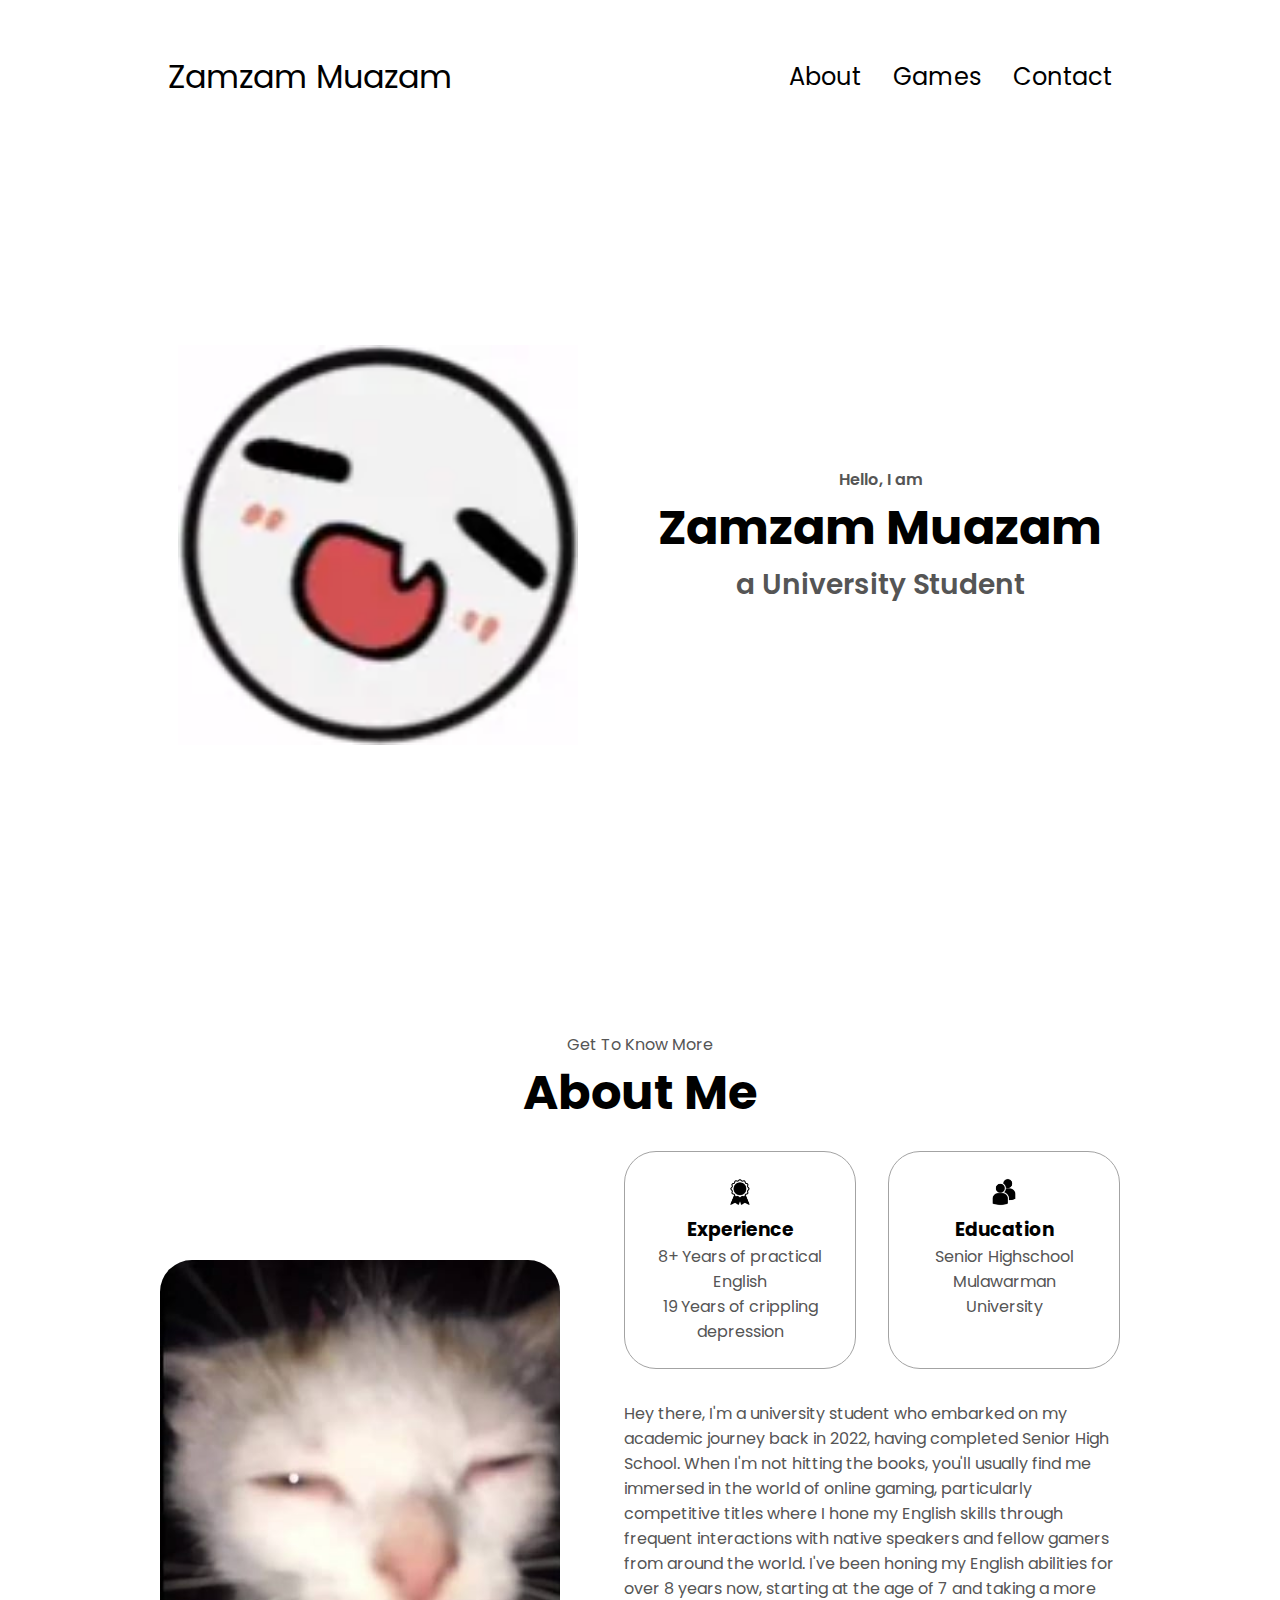
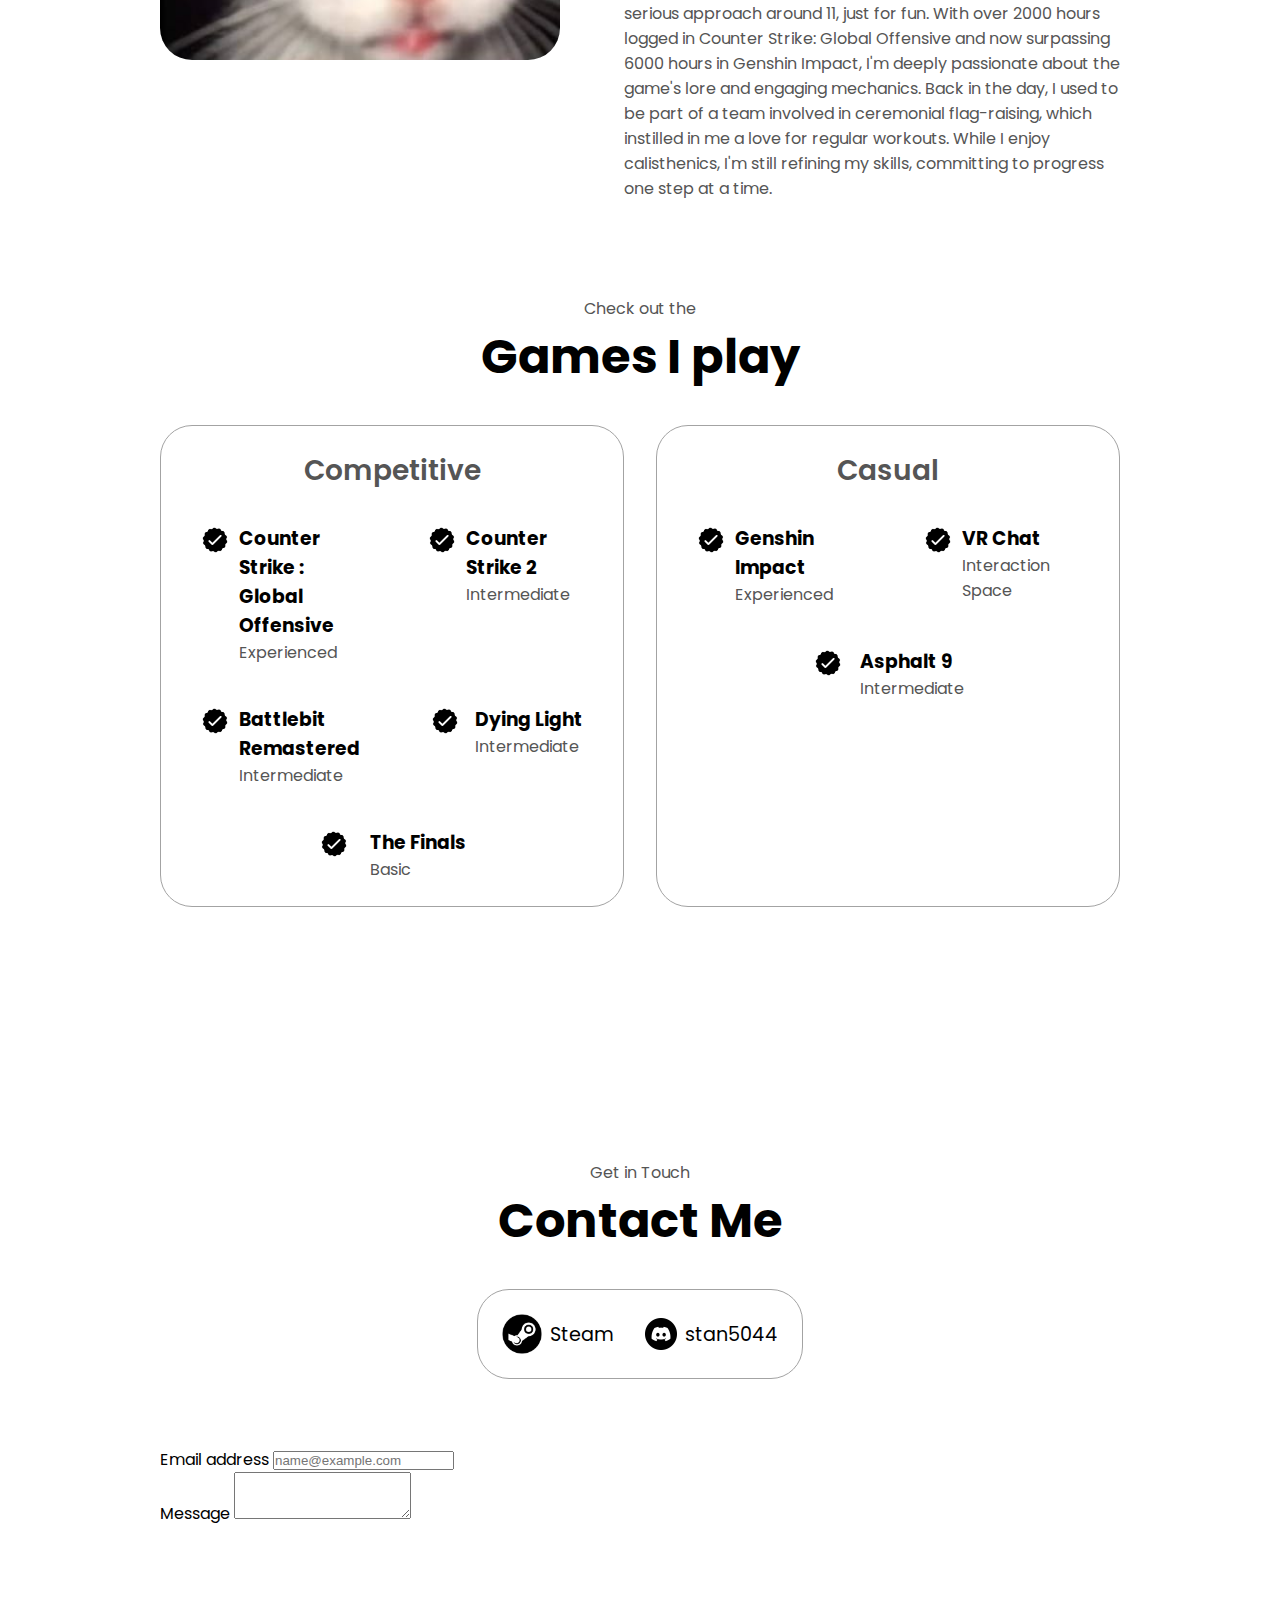
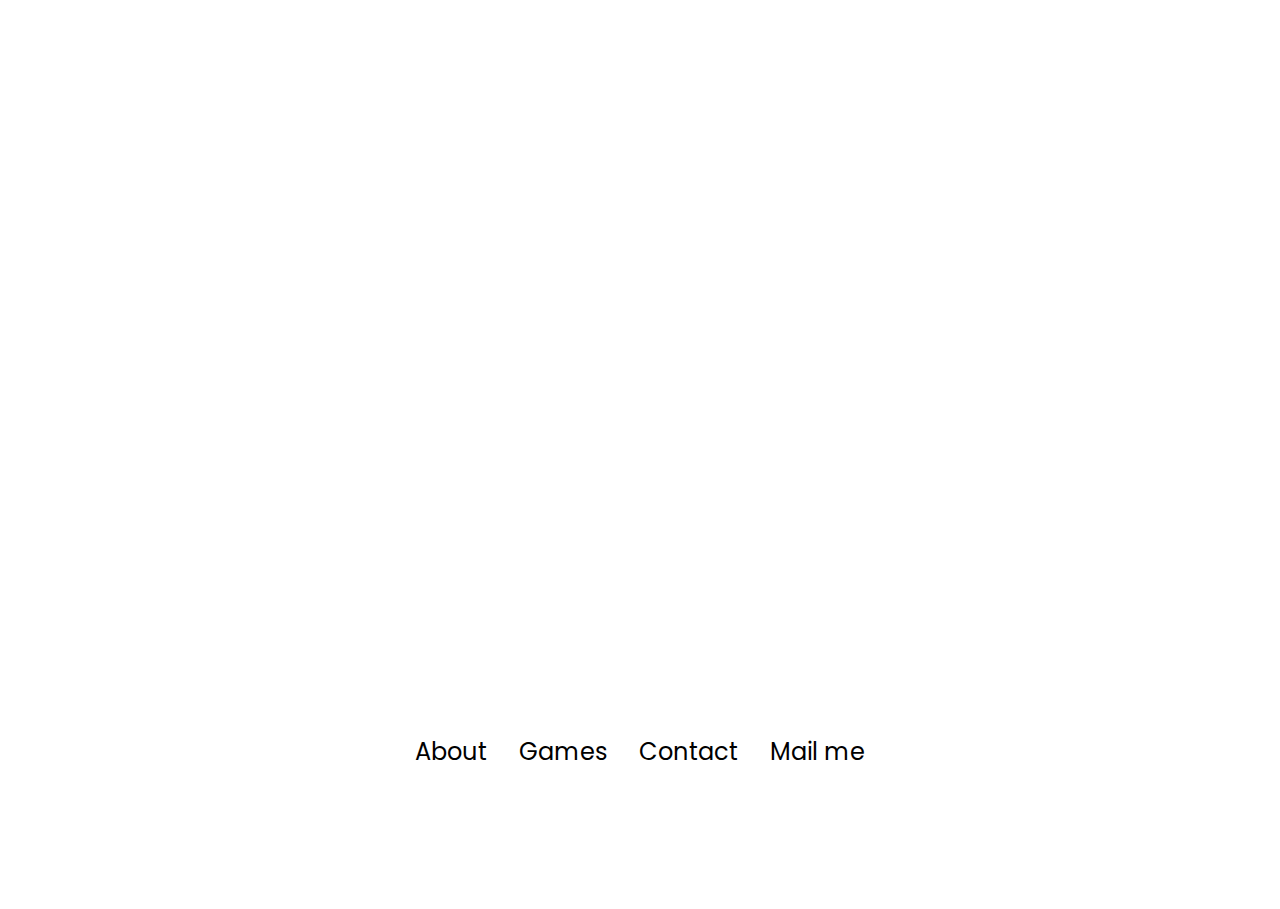
==== commit 0876dbaf: "Update index.html" ====
--- a/index.html
+++ b/index.html
@@ -36,7 +36,7 @@
     </nav>
     <section id="profile">
       <div class="section__pic-container">
-        <img src="./assets/StanPFP.jpg" alt="Zamzam Muazam profile picture" />
+        <img src="./assets/StanPFP.webp" alt="Zamzam Muazam profile picture" />
       </div>
       <div class="section__text">
         <p class="section__text__p1">Hello, I am</p>
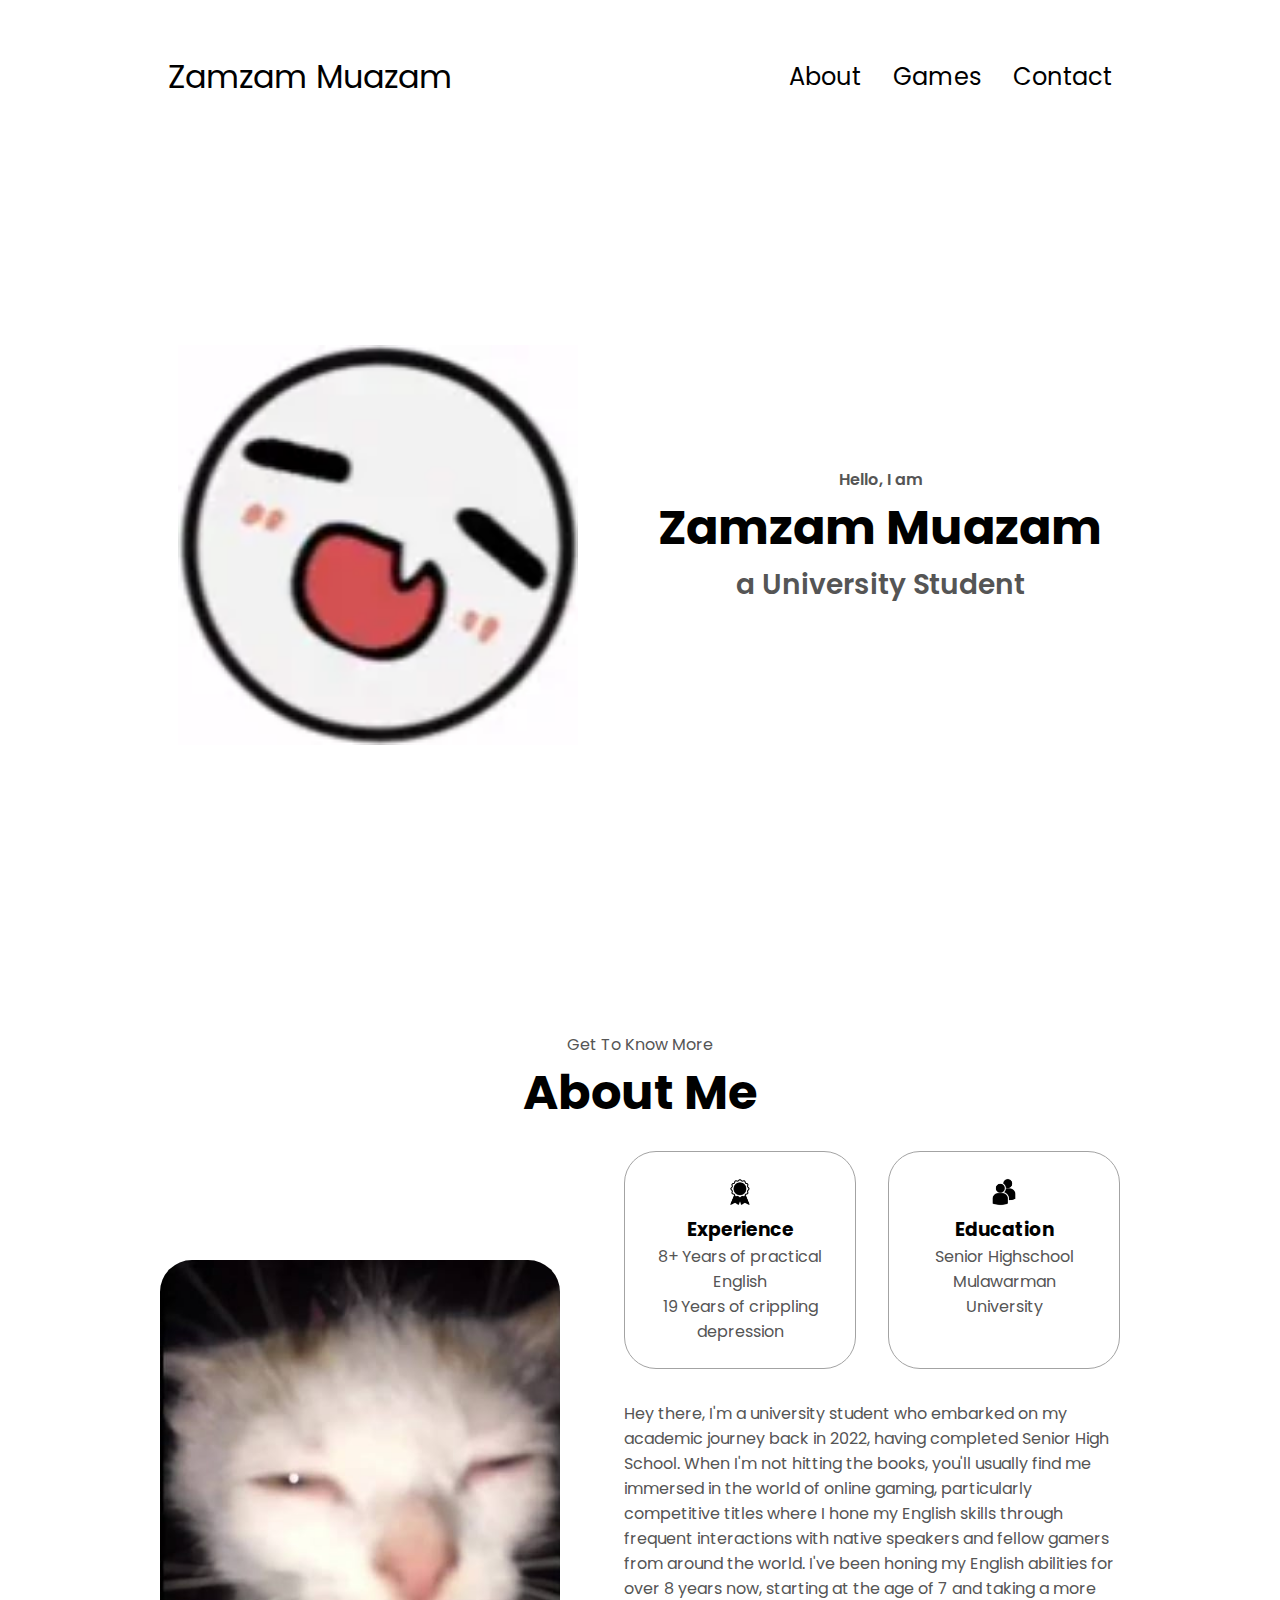
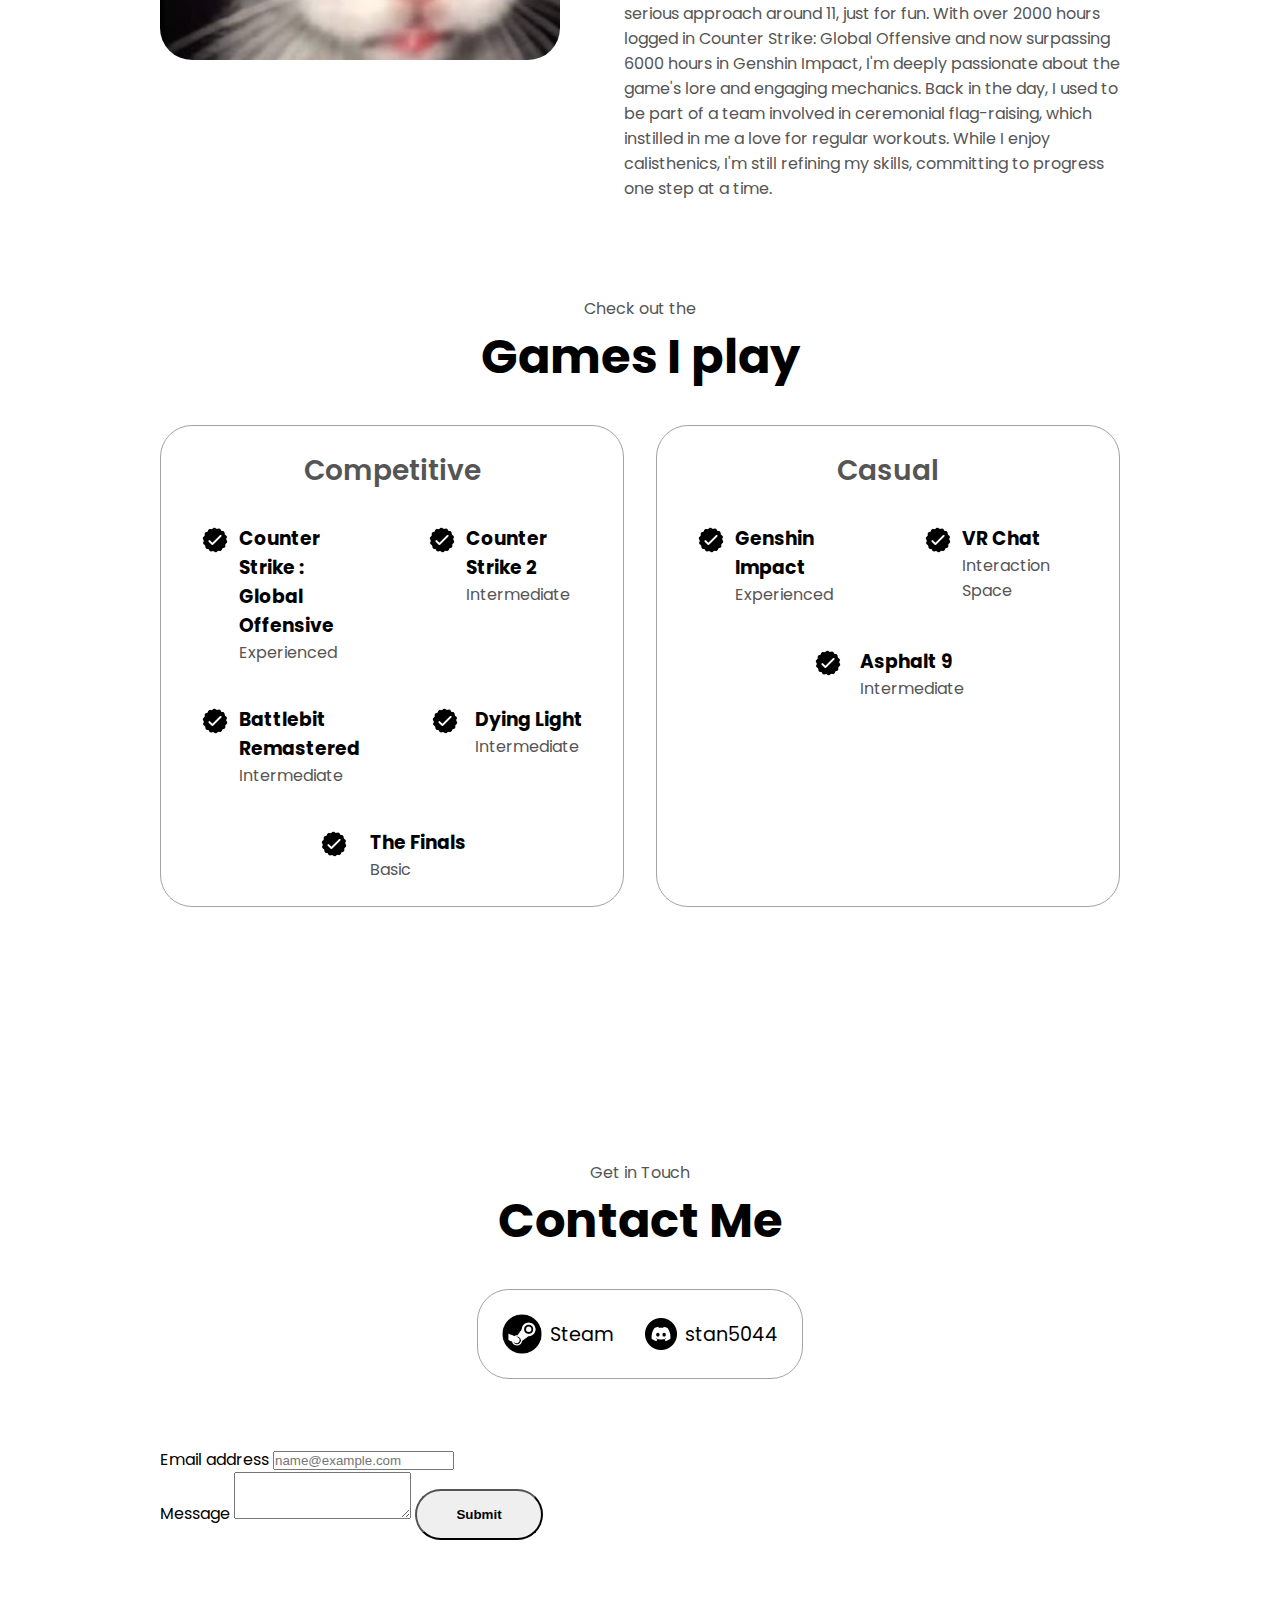
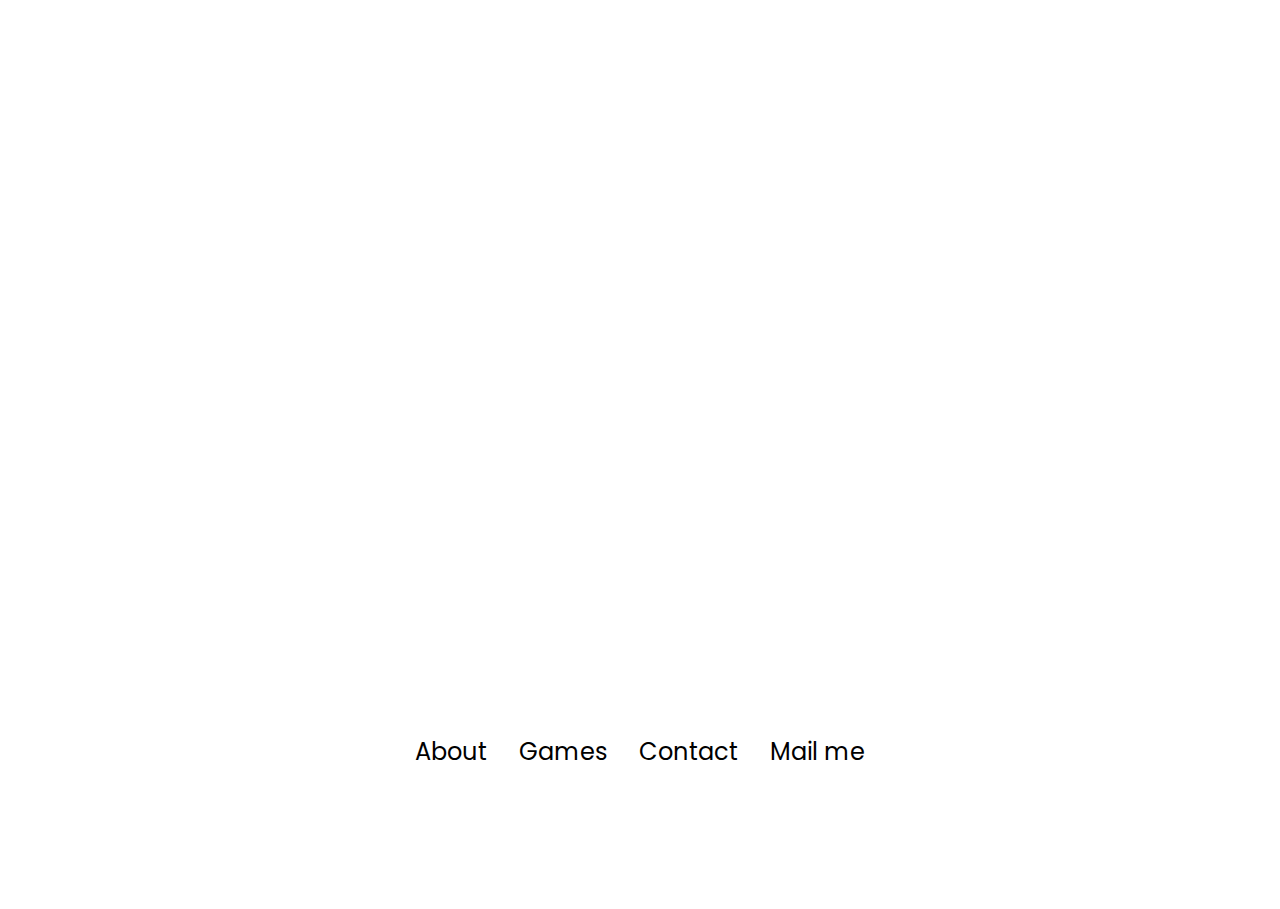
==== commit cf2847e6: "Update index.html" ====
--- a/index.html
+++ b/index.html
@@ -228,6 +228,7 @@
       <div class="mb-3">
         <label for="exampleFormControlTextarea1" class="form-label">Message</label>
         <textarea class="form-control" id="exampleFormControlTextarea1" rows="3"></textarea>
+        <button type="button" class="btn">Submit</button>
       </div>
     </section>
     <footer>
